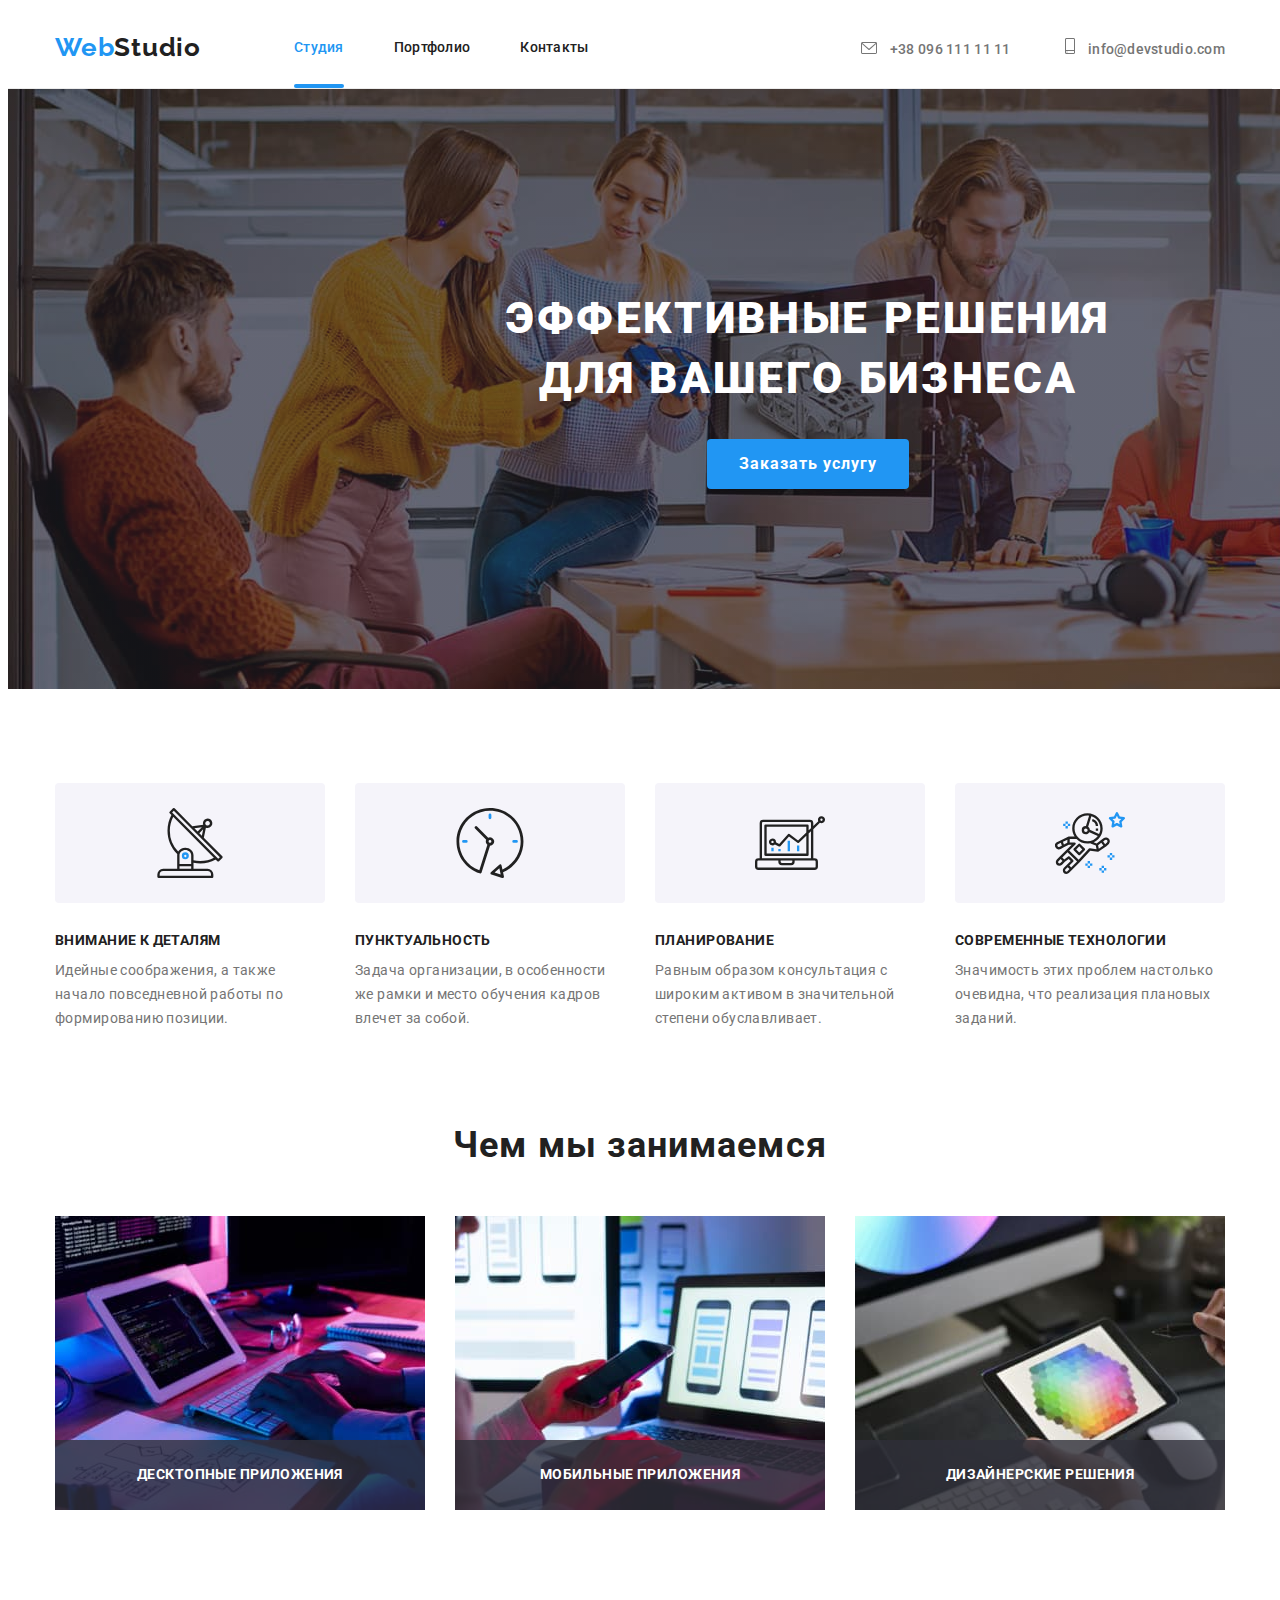
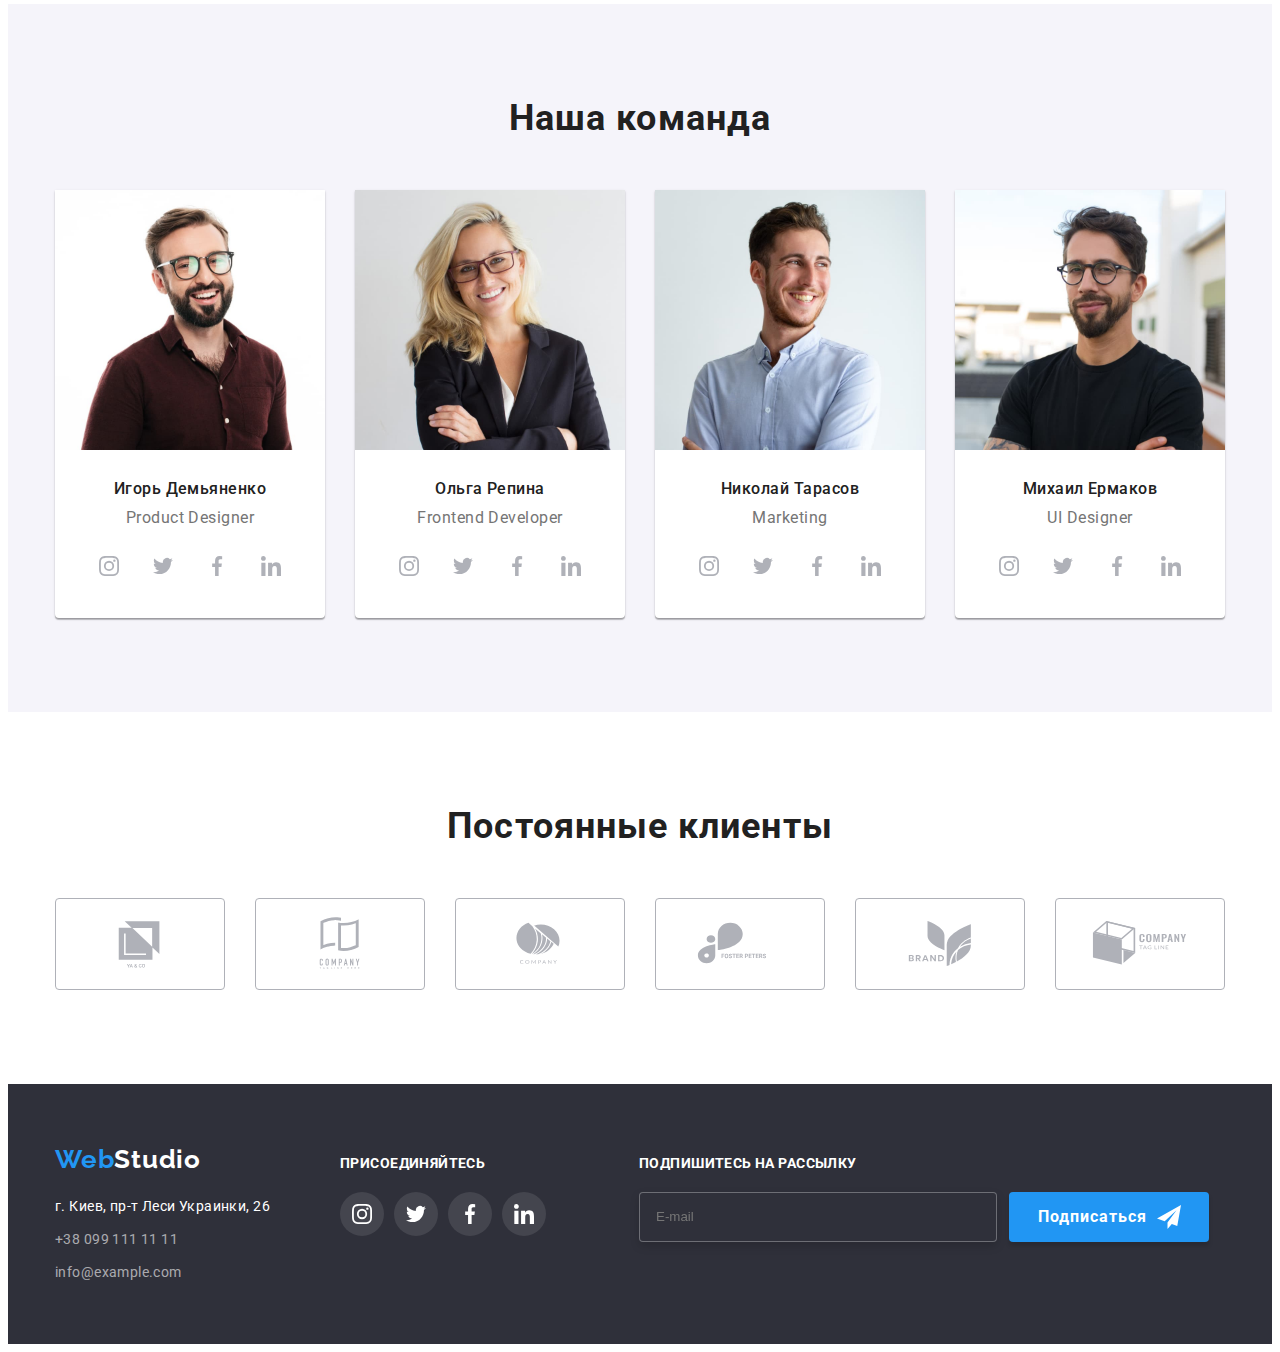
==== index.html @ 3eb4403d "live sass compiler" ====
<!DOCTYPE html>
<html lang="ru">
  <head>
    <meta charset="UTF-8" />
    <meta name="viewport" content="width=device-width, initial-scale=1.0" />
    <title>Студия</title>
    <link rel="preconnect" href="https://fonts.googleapis.com" />
    <link rel="preconnect" href="https://fonts.gstatic.com" crossorigin />
    <link
      href="https://fonts.googleapis.com/css2?family=Raleway:wght@700&family=Roboto:wght@400;500;700;900&display=swap"
      rel="stylesheet"
    />
    <link
      rel="stylesheet"
      href="https://cdnjs.cloudflare.com/ajax/libs/modern-normalize/1.1.0/modern-normalize.min.css"
      integrity="sha512-wpPYUAdjBVSE4KJnH1VR1HeZfpl1ub8YT/NKx4PuQ5NmX2tKuGu6U/JRp5y+Y8XG2tV+wKQpNHVUX03MfMFn9Q=="
      crossorigin="anonymous"
      referrerpolicy="no-referrer"
    />

    <link rel="stylesheet" href="./css/styles.css" />
  </head>

  <body>
    <header class="header">
      <div class="container header-nav">
        <a class="logo" href="./index.html"><span class="logo-span">Web</span>Studio</a>

        <nav class="navigation">
          <ul class="nav-list list">
            <li class="nav-item"><a class="nav-link action-link" href="./index.html">Студия</a></li>
            <li class="nav-item"><a class="nav-link" href="./portfolio.html">Портфолио</a></li>
            <li class="nav-item"><a class="nav-link" href="">Контакты</a></li>
          </ul>
        </nav>

        <div class="contact">
          <a class="contact-link" href="tel:+380961111111">
            <svg class="icon-contact" width="16" height="12">
              <use href="./images/icons.svg#icon-envelope"></use>
            </svg>
            +38 096 111 11 11</a
          >

          <a class="contact-link" href="mailto:info@devstudio.com">
            <svg class="icon-contact" width="10" height="16">
              <use href="./images/icons.svg#icon-smartphone"></use>
            </svg>
            info@devstudio.com</a
          >
        </div>
      </div>
    </header>

    <main>
      <section class="hero">
        <div class="container">
          <h1 class="hero-title">Эффективные решения для вашего бизнеса</h1>
          <button data-modal-open type="button" class="btn-order">Заказать услугу</button>
        </div>
      </section>

      <section class="section">
        <div class="container">
          <ul class="list feature-list">
            <li>
              <div class="feature-icon-box">
                <svg width="70" height="70">
                  <use href="./images/icons.svg#icon-antenna"></use>
                </svg>
              </div>
              <h3 class="feature-title">Внимание к деталям</h3>
              <p class="feature-text">
                Идейные соображения, а также начало повседневной работы по формированию позиции.
              </p>
            </li>

            <li>
              <div class="feature-icon-box">
                <svg width="70" height="70">
                  <use href="./images/icons.svg#icon-clock"></use>
                </svg>
              </div>
              <h3 class="feature-title">Пунктуальность</h3>
              <p class="feature-text">
                Задача организации, в особенности же рамки и место обучения кадров влечет за собой.
              </p>
            </li>
            <li>
              <div class="feature-icon-box">
                <svg width="70" height="70">
                  <use href="./images/icons.svg#icon-diagram"></use>
                </svg>
              </div>
              <h3 class="feature-title">Планирование</h3>
              <p class="feature-text">
                Равным образом консультация с широким активом в значительной степени обуславливает.
              </p>
            </li>
            <li>
              <div class="feature-icon-box">
                <svg width="70" height="70">
                  <use href="./images/icons.svg#icon-astronaut"></use>
                </svg>
              </div>
              <h3 class="feature-title">Современные технологии</h3>
              <p class="feature-text">
                Значимость этих проблем настолько очевидна, что реализация плановых заданий.
              </p>
            </li>
          </ul>
        </div>
      </section>

      <section class="section section-no-padding">
        <div class="container">
          <h2 class="about-us-title">Чем мы занимаемся</h2>
          <ul class="list about-us-list">
            <li class="about-us-item">
              <a href=""
                ><img
                  src="./images/box1.jpg"
                  width="370"
                  height="294"
                  alt="направление деятельности 1"
              /></a>

              <h3 class="about-us-overlay">Десктопные приложения</h3>
            </li>
            <li class="about-us-item">
              <a href=""
                ><img
                  src="./images/box2.jpg"
                  width="370"
                  height="294"
                  alt="направление деятельности 2"
              /></a>
              <h3 class="about-us-overlay">Мобильные приложения</h3>
            </li>
            <li class="about-us-item">
              <a href=""
                ><img
                  src="./images/box3.jpg"
                  width="370"
                  height="294"
                  alt="направление деятельности 3"
              /></a>
              <h3 class="about-us-overlay">Дизайнерские решения</h3>
            </li>
          </ul>
        </div>
      </section>

      <section class="section team">
        <div class="container">
          <h2 class="team-title">Наша команда</h2>
          <ul class="list team-list">
            <li class="card-item">
              <img src="./images/igor.jpg" width="270" height="260" alt="Игорь Демьяненко" />

              <div class="card-content">
                <h3 class="staff-title">Игорь Демьяненко</h3>
                <p class="staff-text" lang="en">Product Designer</p>

                <ul class="list staff-social-list">
                  <li class="staff-social-item">
                    <a href="" class="staff-social-link">
                      <svg class="staff-social-icon" width="20" height="20">
                        <use href="./images/icons.svg#icon-instagram-card"></use>
                      </svg>
                    </a>
                  </li>
                  <li class="staff-social-item">
                    <a href="" class="staff-social-link">
                      <svg class="staff-social-icon" width="20" height="20">
                        <use href="./images/icons.svg#icon-twitter-card"></use>
                      </svg>
                    </a>
                  </li>
                  <li class="staff-social-item">
                    <a href="" class="staff-social-link">
                      <svg class="staff-social-icon" width="20" height="20">
                        <use href="./images/icons.svg#icon-facebook-card"></use>
                      </svg>
                    </a>
                  </li>
                  <li class="staff-social-item">
                    <a href="" class="staff-social-link">
                      <svg class="staff-social-icon" width="20" height="20">
                        <use href="./images/icons.svg#icon-linkedin-card"></use>
                      </svg>
                    </a>
                  </li>
                </ul>
              </div>
            </li>
            <li class="card-item">
              <img src="./images/olga.jpg" width="270" height="260" alt="Ольга Репина" />

              <div class="card-content">
                <h3 class="staff-title">Ольга Репина</h3>
                <p class="staff-text" lang="en">Frontend Developer</p>

                <ul class="list staff-social-list">
                  <li class="staff-social-item">
                    <a href="" class="staff-social-link">
                      <svg class="staff-social-icon" width="20" height="20">
                        <use href="./images/icons.svg#icon-instagram-card"></use>
                      </svg>
                    </a>
                  </li>
                  <li class="staff-social-item">
                    <a href="" class="staff-social-link">
                      <svg class="staff-social-icon" width="20" height="20">
                        <use href="./images/icons.svg#icon-twitter-card"></use>
                      </svg>
                    </a>
                  </li>
                  <li class="staff-social-item">
                    <a href="" class="staff-social-link">
                      <svg class="staff-social-icon" width="20" height="20">
                        <use href="./images/icons.svg#icon-facebook-card"></use>
                      </svg>
                    </a>
                  </li>
                  <li class="staff-social-item">
                    <a href="" class="staff-social-link">
                      <svg class="staff-social-icon" width="20" height="20">
                        <use href="./images/icons.svg#icon-linkedin-card"></use>
                      </svg>
                    </a>
                  </li>
                </ul>
              </div>
            </li>
            <li class="card-item">
              <img src="./images/nikolay.jpg" width="270" height="260" alt="Николай Тарасов" />

              <div class="card-content">
                <h3 class="staff-title">Николай Тарасов</h3>
                <p class="staff-text" lang="en">Marketing</p>

                <ul class="list staff-social-list">
                  <li class="staff-social-item">
                    <a href="" class="staff-social-link">
                      <svg class="staff-social-icon" width="20" height="20">
                        <use href="./images/icons.svg#icon-instagram-card"></use>
                      </svg>
                    </a>
                  </li>
                  <li class="staff-social-item">
                    <a href="" class="staff-social-link">
                      <svg class="staff-social-icon" width="20" height="20">
                        <use href="./images/icons.svg#icon-twitter-card"></use>
                      </svg>
                    </a>
                  </li>
                  <li class="staff-social-item">
                    <a href="" class="staff-social-link">
                      <svg class="staff-social-icon" width="20" height="20">
                        <use href="./images/icons.svg#icon-facebook-card"></use>
                      </svg>
                    </a>
                  </li>
                  <li class="staff-social-item">
                    <a href="" class="staff-social-link">
                      <svg class="staff-social-icon" width="20" height="20">
                        <use href="./images/icons.svg#icon-linkedin-card"></use>
                      </svg>
                    </a>
                  </li>
                </ul>
              </div>
            </li>
            <li class="card-item">
              <img src="./images/mihail.jpg" width="270" height="260" alt="Михаил Ермаков" />

              <div class="card-content">
                <h3 class="staff-title">Михаил Ермаков</h3>
                <p class="staff-text" lang="en">UI Designer</p>

                <ul class="list staff-social-list">
                  <li class="staff-social-item">
                    <a href="" class="staff-social-link">
                      <svg class="staff-social-icon" width="20" height="20">
                        <use href="./images/icons.svg#icon-instagram-card"></use>
                      </svg>
                    </a>
                  </li>
                  <li class="staff-social-item">
                    <a href="" class="staff-social-link">
                      <svg class="staff-social-icon" width="20" height="20">
                        <use href="./images/icons.svg#icon-twitter-card"></use>
                      </svg>
                    </a>
                  </li>
                  <li class="staff-social-item">
                    <a href="" class="staff-social-link">
                      <svg class="staff-social-icon" width="20" height="20">
                        <use href="./images/icons.svg#icon-facebook-card"></use>
                      </svg>
                    </a>
                  </li>
                  <li class="staff-social-item">
                    <a href="" class="staff-social-link">
                      <svg class="staff-social-icon" width="20" height="20">
                        <use href="./images/icons.svg#icon-linkedin-card"></use>
                      </svg>
                    </a>
                  </li>
                </ul>
              </div>
            </li>
          </ul>
        </div>
      </section>

      <section class="section">
        <div class="container">
          <h2 class="clients-title">Постоянные клиенты</h2>
          <ul class="list clients-list">
            <li class="clients-item">
              <a href="" class="clients-link">
                <svg class="clients-icon" width="106" height="60">
                  <use href="./images/icons.svg#icon-client1"></use>
                </svg>
              </a>
            </li>
            <li class="clients-item">
              <a href="" class="clients-link">
                <svg class="clients-icon" width="106" height="60">
                  <use href="./images/icons.svg#icon-client2"></use>
                </svg>
              </a>
            </li>
            <li class="clients-item">
              <a href="" class="clients-link">
                <svg class="clients-icon" width="106" height="60">
                  <use href="./images/icons.svg#icon-client3"></use>
                </svg>
              </a>
            </li>
            <li class="clients-item">
              <a href="" class="clients-link">
                <svg class="clients-icon" width="106" height="60">
                  <use href="./images/icons.svg#icon-client4"></use>
                </svg>
              </a>
            </li>
            <li class="clients-item">
              <a href="" class="clients-link">
                <svg class="clients-icon" width="106" height="60">
                  <use href="./images/icons.svg#icon-client5"></use>
                </svg>
              </a>
            </li>
            <li class="clients-item">
              <a href="" class="clients-link">
                <svg class="clients-icon" width="106" height="60">
                  <use href="./images/icons.svg#icon-client6"></use>
                </svg>
              </a>
            </li>
          </ul>
        </div>
      </section>

      <div data-modal class="backdrop is-hidden">
        <div class="modal">
          <button data-modal-close type="button" class="btn-modal">
            <svg class="modal-icon">
              <use href="./images/icons.svg#icon-close"></use>
            </svg>
          </button>
          <form class="form" action="">
            <p class="form-header">Оставьте свои данные, мы вам перезвоним</p>

            <div class="form-field">
              <label class="form-label" for="name">Имя</label>

              <div class="form-icon-position">
                <input class="form-input" type="text" name="name" id="name" autofocus />
                <svg class="form-icon icon-name">
                  <use href="./images/icons.svg#icon-name"></use>
                </svg>
              </div>
            </div>

            <div class="form-field">
              <label class="form-label" for="tel">Телефон</label>
              <div class="form-icon-position">
                <input class="form-input" type="tel" name="tel" id="tel" />
                <svg class="form-icon icon-tel">
                  <use href="./images/icons.svg#icon-tel"></use>
                </svg>
              </div>
            </div>

            <div class="form-field">
              <label class="form-label" for="email">Почта</label>
              <div class="form-icon-position">
                <input class="form-input" type="email" name="email" id="email" />
                <svg class="form-icon icon-email">
                  <use href="./images/icons.svg#icon-email"></use>
                </svg>
              </div>
            </div>

            <div class="form-field">
              <label class="form-label" for="comment">Комментарий</label>
              <textarea
                class="form-textarea"
                name="comment"
                id="comment"
                placeholder="Введите текст"
              ></textarea>
            </div>

            <div class="form-field">
              <input class="form-input-policy" type="checkbox" name="policy" id="policy" required />

              <label class="form-label-policy" for="policy"
                >Соглашаюсь с рассылкой и принимаю
                <a class="form-policy-link" href="">Условия договора</a></label
              >
            </div>

            <button type="submit" class="form-bnt-submit">Отправить</button>
          </form>
        </div>
      </div>
    </main>

    <footer class="footer">
      <div class="container footer-wrap">
        <div class="footer-contact-block">
          <a class="footer-logo" href="./index.html"><span class="logo-span">Web</span>Studio</a>
          <address>
            <a
              class="footer-contact-link footer-address-link"
              href="https://goo.gl/maps/iWSiA93wagULa9Wx8"
              >г. Киев, пр-т Леси Украинки, 26</a
            ><br />
            <a class="footer-contact-link" href="tel:+380991111111">+38 099 111 11 11</a><br />
            <a class="footer-contact-link" href="mailto:info@example.com">info@example.com</a>
          </address>
        </div>

        <div class="footer-social-wrap">
          <p class="join-social">присоединяйтесь</p>
          <ul class="list footer-social-list">
            <li class="footer-social-item">
              <a href="" class="footer-social-link">
                <svg class="footer-social-icon" width="20" height="20">
                  <use href="./images/icons.svg#icon-instagram-footer"></use>
                </svg>
              </a>
            </li>
            <li class="footer-social-item">
              <a href="" class="footer-social-link">
                <svg class="footer-social-icon" width="20" height="20">
                  <use href="./images/icons.svg#icon-twitter-footer"></use>
                </svg>
              </a>
            </li>
            <li class="footer-social-item">
              <a href="" class="footer-social-link">
                <svg class="footer-social-icon" width="20" height="20">
                  <use href="./images/icons.svg#icon-facebook-footer"></use>
                </svg>
              </a>
            </li>
            <li class="footer-social-item">
              <a href="" class="footer-social-link">
                <svg class="footer-social-icon" width="20" height="20">
                  <use href="./images/icons.svg#icon-linkedin-footer"></use>
                </svg>
              </a>
            </li>
          </ul>
        </div>

        <div class="footer-form-wrap">
          <p class="join-social">Подпишитесь на рассылку</p>
          <form class="footer-form-email" action="">
            <input class="footer-form-input" type="email" name="email-list" placeholder="E-mail" />
            <button type="submit" class="foooter-form-bnt">
              Подписаться
              <svg class="footer-form-icon" width="24" height="24">
                <use href="./images/icons.svg#icon-send"></use>
              </svg>
            </button>
          </form>
        </div>
      </div>
    </footer>

    <script src="./js/modal.js"></script>
  </body>
</html>
---- css/styles.css ----
:root {
  --accent-color: #2196f3;
  --main-color: #757575;
  --dark-color: #212121;
  --white-color: #fff;
  --hero-footer-color: #2f303a;
  --project-border-color: #eeeeee;
  --grey-bg-color: #f5f4fa;
  --header-border: #ececec;
  --btn-order-bg: #188ce8;
  --icon-color: #afb1b8;
}

*,
*::before,
*::after {
  box-sizing: border-box;
}

body {
  font-family: 'Roboto', sans-serif;
  font-style: normal;
  background-color: var(--white-color);
  color: var(--main-color);
}

h1,
h2,
h3,
h4,
h5,
h6,
p,
ul {
  margin: 0;
  padding: 0;
}

img {
  display: block;
  max-width: 100%;
}

.list {
  list-style: none;
}

.header {
  border-bottom: 1px solid var(--header-border);
}

.container {
  width: 1200px;
  margin-left: auto;
  margin-right: auto;
  padding-left: 15px;
  padding-right: 15px;
}

.header-nav {
  display: flex;
  align-items: center;
}

.nav-list {
  display: flex;
}

.nav-item + .nav-item {
  margin-left: 50px;
}

.logo {
  margin-right: 93px;
  padding-top: 24px;
  padding-bottom: 25px;
  color: var(--dark-color);
  font-family: 'Raleway';
  font-weight: 700;
  font-size: 26px;
  line-height: 1.19;
  letter-spacing: 0.03em;
  text-decoration: none;
}

.logo-span {
  color: var(--accent-color);
}

.nav-link {
  display: block;
  padding-top: 32px;
  padding-bottom: 32px;

  color: var(--dark-color);
  font-weight: 500;
  font-size: 14px;
  line-height: 1.14;
  letter-spacing: 0.02em;
  text-decoration: none;
  transition: color 250ms cubic-bezier(0.4, 0, 0.2, 1);
}

.contact-link {
  font-weight: 500;
  font-size: 14px;
  line-height: 1.14;
  letter-spacing: 0.02em;
  color: var(--main-color);
  text-decoration: none;
  transition: color 250ms cubic-bezier(0.4, 0, 0.2, 1);
}

.contact-link + .contact-link {
  margin-left: 50px;
}

.nav-link.action-link {
  color: var(--accent-color);
  position: relative;
}

.nav-link.action-link::after {
  content: '';
  position: absolute;
  left: 0;
  bottom: 0;
  display: block;
  background-color: var(--accent-color);
  height: 4px;
  border-radius: 2px;
  width: 100%;
}

.nav-link:hover,
.nav-link:focus,
.contact-link:hover,
.contact-link:focus {
  color: var(--accent-color);
  text-decoration: none;
}

.contact {
  margin-left: auto;
}

.icon-contact {
  margin-right: 10px;
  fill: currentColor;
}

.section {
  padding-top: 94px;
  padding-bottom: 94px;
}

.section-no-padding {
  padding-top: 0;
}

.hero {
  background-image: linear-gradient(rgba(47, 48, 58, 0.4), rgba(47, 48, 58, 0.4)),
    url(../images/hero-bg.jpg);
  text-align: center;
  padding-top: 200px;
  padding-bottom: 200px;
  background-size: cover;
  min-width: 1600px;
  height: 600px;
  margin-left: auto;
  margin-right: auto;
}

.hero-title {
  margin-bottom: 30px;
  margin-left: auto;
  margin-right: auto;
  width: 696px;
  font-weight: 900;
  font-size: 44px;
  line-height: 1.36;
  text-align: center;
  letter-spacing: 0.06em;
  text-transform: uppercase;
  color: var(--white-color);
}

.btn-order {
  padding: 10px 32px;
  font-family: 'Roboto';
  font-style: normal;
  font-weight: 700;
  font-size: 16px;
  line-height: 1.87;
  text-align: center;
  letter-spacing: 0.06em;
  color: var(--white-color);
  background: var(--accent-color);
  box-shadow: 0px 4px 4px rgba(0, 0, 0, 0.15);
  border-radius: 4px;
  cursor: pointer;
  border: 0px;
  transition: background-color 250ms cubic-bezier(0.4, 0, 0.2, 1);
}

.btn-order:hover,
.btn-order:focus {
  background-color: var(--btn-order-bg);
}

.feature-list {
  display: flex;
}

.feature-list li {
  width: 270px;
}

.feature-list li:not(:last-child) {
  margin-right: 30px;
}

.feature-icon-box {
  margin-bottom: 30px;
  background-color: var(--grey-bg-color);
  display: flex;
  justify-content: center;
  align-items: center;
  width: 270px;
  height: 120px;
  border-radius: 4px;
}

.feature-title {
  margin-bottom: 10px;
  font-weight: 700;
  font-size: 14px;
  line-height: 1.14;
  letter-spacing: 0.03em;
  text-transform: uppercase;
  color: var(--dark-color);
}

.feature-text {
  font-weight: 400;
  font-size: 14px;
  line-height: 1.71;
  letter-spacing: 0.03em;
  color: var(--main-color);
}

.about-us-list {
  display: flex;
}

.about-us-list li:not(:last-child) {
  margin-right: 30px;
}

.about-us-title {
  margin-bottom: 50px;
  font-weight: 700;
  font-size: 36px;
  line-height: 1.16;
  text-align: center;
  letter-spacing: 0.03em;
  color: var(--dark-color);
}

.about-us-item {
  position: relative;
}

.about-us-overlay {
  position: absolute;
  margin: 0;
  padding-top: 27px;
  padding-bottom: 27px;
  width: 100%;
  height: 70px;
  bottom: 0;
  opacity: 1;
  font-weight: 700;
  font-size: 14px;
  line-height: 1.14;
  text-align: center;
  letter-spacing: 0.03em;
  text-transform: uppercase;
  background-color: rgba(47, 48, 58, 0.8);
  color: var(--white-color);
}

.team {
  background-color: var(--grey-bg-color);
}

.team-list {
  display: flex;
  margin-left: -30px;
}

.team-title {
  margin-bottom: 50px;

  font-weight: 700;
  font-size: 36px;
  line-height: 1.16;
  text-align: center;
  letter-spacing: 0.03em;
  color: var(--dark-color);
}

.card-item {
  flex-basis: calc(100% / 4 - 30px);
  margin-left: 30px;
  background: var(--white-color);
  box-shadow: 0px 1px 3px rgba(0, 0, 0, 0.12), 0px 1px 1px rgba(0, 0, 0, 0.14),
    0px 2px 1px rgba(0, 0, 0, 0.2);
  border-radius: 0px 0px 4px 4px;
}

.card-content {
  padding-top: 30px;
  padding-bottom: 30px;
}

.staff-title {
  margin-bottom: 10px;

  font-weight: 500;
  font-size: 16px;
  line-height: 1.18;
  text-align: center;
  letter-spacing: 0.03em;
  color: var(--dark-color);
}

.staff-text {
  margin-bottom: 16px;
  font-weight: 400;
  font-size: 16px;
  line-height: 1.18;
  text-align: center;
  letter-spacing: 0.03em;
  color: var(--main-color);
}

.staff-social-list {
  display: flex;
  align-items: center;
  justify-content: center;
}

.staff-social-list li:not(:last-child) {
  margin-right: 10px;
}

.staff-social-link {
  display: flex;
  align-items: center;
  justify-content: center;
  width: 44px;
  height: 44px;
  cursor: pointer;
  border-radius: 50%;
  color: var(--icon-color);
  transition: background-color 250ms cubic-bezier(0.4, 0, 0.2, 1),
    color 250ms cubic-bezier(0.4, 0, 0.2, 1);
}

.staff-social-link:hover,
.staff-social-link:focus {
  color: var(--white-color);
  background-color: var(--accent-color);
}

.staff-social-icon {
  fill: currentColor;
}

.clients-title {
  margin-bottom: 50px;

  font-weight: 700;
  font-size: 36px;
  line-height: 1.16;
  text-align: center;
  letter-spacing: 0.03em;
  color: var(--dark-color);
}

.clients-list {
  display: flex;
  align-items: center;
  justify-content: center;
}

.clients-list li:not(:last-child) {
  margin-right: 30px;
}

.clients-link {
  width: 170px;
  height: 92px;
  display: flex;
  justify-content: center;
  align-items: center;
  border: 1px solid var(--icon-color);
  border-radius: 4px;
  color: var(--icon-color);
  transition: color 250ms cubic-bezier(0.4, 0, 0.2, 1), border 250ms cubic-bezier(0.4, 0, 0.2, 1);
}

.clients-link:hover,
.clients-link:focus {
  color: var(--accent-color);
  border: 1px solid var(--accent-color);
}

.clients-icon {
  fill: currentColor;
}

/* portfolio  */

.btn-filter {
  font-family: 'Roboto';
  font-style: normal;
  font-weight: 500;
  font-size: 16px;
  line-height: 1.6;
  text-align: center;
  letter-spacing: 0.03em;
  color: var(--dark-color);
  background-color: var(--grey-bg-color);
  cursor: pointer;
  border-radius: 4px;
  border: 0;
  padding: 6px 22px;
  transition: background-color 250ms cubic-bezier(0.4, 0, 0.2, 1),
    color 250ms cubic-bezier(0.4, 0, 0.2, 1), box-shadow 250ms cubic-bezier(0.4, 0, 0.2, 1);
}

.btn-filter:hover,
.btn-filter:focus {
  color: var(--white-color);
  background-color: var(--accent-color);
  box-shadow: 0px 3px 1px rgba(0, 0, 0, 0.1), 0px 1px 2px rgba(0, 0, 0, 0.08),
    0px 2px 2px rgba(0, 0, 0, 0.12);
}

.list-filter {
  display: flex;
  margin-bottom: 50px;
  justify-content: center;
}

.list-filter li:not(:last-child) {
  margin-right: 8px;
}

.project-list {
  display: flex;
  flex-wrap: wrap;
}

.project-item {
  position: relative;
  flex-basis: calc((100% - 60px) / 3);
  margin-right: 30px;
  margin-bottom: 30px;
  background-color: var(--white-color);
  transition: box-shadow 250ms cubic-bezier(0.4, 0, 0.2, 1);
}

.pr-card {
  padding: 20px 24px;
  border: 1px solid var(--project-border-color);
}

.project-item:nth-child(3n) {
  margin-right: 0px;
}

.project-item:nth-last-child(-n + 3) {
  margin-bottom: 0px;
}

.project-title {
  margin-bottom: 4px;

  font-weight: 700;
  font-size: 18px;
  line-height: 2;
  letter-spacing: 0.06em;
  color: var(--dark-color);
}

.project-link {
  text-decoration: none;
}

.project-item:hover,
.project-item:focus {
  text-decoration: none;
  box-shadow: 0px 1px 1px rgba(0, 0, 0, 0.12), 0px 4px 4px rgba(0, 0, 0, 0.06),
    1px 4px 6px rgba(0, 0, 0, 0.16);
}

.project-type {
  font-weight: 400;
  font-size: 16px;
  line-height: 1.87;
  letter-spacing: 0.03em;
  color: var(--main-color);
}

.card-overlay {
  position: relative;
  overflow: hidden;
}

.overlay-text {
  position: absolute;
  top: 0;
  margin: 0;
  padding: 63px 24px;
  font-weight: 400;
  font-size: 18px;
  line-height: 1.55;
  letter-spacing: 0.03em;
  width: 100%;
  height: 294px;
  opacity: 0;
  color: var(--white-color);
  background: rgba(33, 150, 243, 0.9);
  transform: translateY(100%);
  transition: opacity 250ms cubic-bezier(0.4, 0, 0.2, 1),
    transform 250ms cubic-bezier(0.4, 0, 0.2, 1);
}

.project-item:hover .overlay-text {
  opacity: 1;
  transform: translateY(0);
}

/* end portfolio  */

/* modal start */

.backdrop {
  position: fixed;
  top: 0;
  left: 0;
  width: 100%;
  height: 100%;
  background-color: rgba(0, 0, 0, 0.2);
  opacity: 1;
  transition: opacity 250ms cubic-bezier(0.4, 0, 0.2, 1);
}

.backdrop.is-hidden {
  opacity: 0;
  pointer-events: none;
}

.modal {
  width: 528px;
  min-height: 581px;

  display: block;
  position: absolute;
  top: 50%;
  left: 50%;
  transform: translate(-50%, -50%) scale(0.9);
  transition: transform 250ms cubic-bezier(0.4, 0, 0.2, 1);

  background-color: var(--white-color);
  box-shadow: 0px 1px 3px rgba(0, 0, 0, 0.12), 0px 1px 1px rgba(0, 0, 0, 0.14),
    0px 2px 1px rgba(0, 0, 0, 0.2);
  border-radius: 4px;
}

.backdrop.is-hidden .modal {
  transform: translate(-50%, -50%) scale(1);
}

.btn-modal {
  display: flex;
  align-items: center;
  justify-content: center;
  margin-top: 8px;
  margin-left: auto;
  margin-right: 8px;
  padding: 0;
  width: 30px;
  height: 30px;
  background-color: var(--white-color);
  border: 1px solid rgba(0, 0, 0, 0.1);
  border-radius: 50%;
  transition: color 250ms cubic-bezier(0.4, 0, 0.2, 1);
}

.btn-modal:hover,
.btn-modal:focus {
  color: var(--accent-color);
}

.modal-icon {
  fill: currentColor;
  width: 11px;
  height: 11px;
}

.form {
  position: relative;
  padding: 0px 40px 40px 40px;
}

.form-header {
  margin-bottom: 12px;
  font-family: 'Roboto';
  font-style: normal;
  font-weight: 700;
  font-size: 20px;
  line-height: 1.15;
  text-align: center;
  letter-spacing: 0.03em;
  color: var(--dark-color);
}

.form-field {
  display: flex;
  flex-direction: column;
}

.form-input {
  padding-left: 42px;
  width: 448px;
  height: 40px;
  border: 1px solid rgba(33, 33, 33, 0.2);
  border-radius: 4px;
  margin-top: 4px;
  margin-bottom: 10px;
  transition: border 250ms cubic-bezier(0.4, 0, 0.2, 1);
}

.form-input:hover,
.form-input:focus,
.form-textarea:hover,
.form-textarea:focus {
  outline: 0;
  border: 1px solid var(--accent-color);
}

.form-input input::placeholder {
  font-family: 'Roboto';
  font-style: normal;
  font-weight: 400;
  font-size: 14px;
  line-height: 1.14;
  letter-spacing: 0.01em;

  color: rgba(117, 117, 117, 0.5);
}

.form-icon-position {
  position: relative;
  transition: color 250ms cubic-bezier(0.4, 0, 0.2, 1);
}

.form-icon-position:hover,
.form-icon-position:focus {
  color: var(--accent-color);
}

.form-icon {
  left: 0;
  top: 0;
  position: absolute;
  margin: 11px 12px;
  padding: 3px;
  fill: currentColor;
}

.icon-name {
  width: 26px;
  height: 26px;
  fill: var(--dark-color);
}

.icon-tel {
  width: 27px;
  height: 27px;
  fill: var(--dark-color);
}

.icon-email {
  width: 30px;
  height: 26px;
  fill: var(--dark-color);
}

.form-label {
  font-family: 'Roboto';
  font-style: normal;
  font-weight: 400;
  font-size: 12px;
  line-height: 1.16;
  letter-spacing: 0.01em;
  color: var(--main-color);
}

.form-input-policy {
  -webkit-appearance: none;
  -moz-appearance: none;
  appearance: none;
}

.form-label-policy {
  display: inline-flex;
  align-items: center;
  justify-content: center;

  margin-bottom: 30px;
  font-family: 'Roboto';
  font-style: normal;
  font-weight: 400;
  font-size: 14px;
  line-height: 1.71;
  letter-spacing: 0.03em;
  color: var(--main-color);
}

.form-label-policy::before {
  content: '';
  width: 16px;
  height: 15px;
  margin-right: 7px;
  border: 2px solid var(--dark-color);
  border-radius: 1px;
}

.form-input-policy:checked + .form-label-policy::before {
  background-image: url(../images/icon-check.svg);
  background-size: contain;
  background-origin: border-box;
  border-color: var(--accent-color);
  background-color: var(--accent-color);

  transition: background-color 250ms var(--timing-function),
    border-color 250ms var(--timing-function);
}

.form-policy-link {
  color: var(--accent-color);
  text-decoration: underline;
  display: inline-block;
  margin-left: 4px;
}

.form-textarea {
  width: 448px;
  min-height: 120px;
  margin-top: 4px;
  margin-bottom: 20px;
  padding: 12px 16px;
  border: 1px solid rgba(33, 33, 33, 0.2);
  border-radius: 4px;
  resize: none;
  transition: border 250ms cubic-bezier(0.4, 0, 0.2, 1);
}

.form-bnt-submit {
  padding-top: 10px;
  padding-bottom: 10px;
  padding-left: 56px;
  padding-right: 55px;
  font-family: 'Roboto';
  font-style: normal;
  font-weight: 700;
  font-size: 16px;
  line-height: 1.87;
  letter-spacing: 0.06em;
  text-align: center;
  margin-left: auto;
  margin-right: auto;
  display: block;
  color: var(--white-color);
  background-color: var(--accent-color);
  box-shadow: 0px 4px 4px rgba(0, 0, 0, 0.15);
  border-radius: 4px;
  cursor: pointer;
  border: 0px;
  transition: background-color 250ms cubic-bezier(0.4, 0, 0.2, 1);
}

.form-bnt-submit:hover,
.form-bnt-submit:focus {
  background-color: var(--btn-order-bg);
}

/* modal end */

/* footer start */
.footer {
  background-color: var(--hero-footer-color);
  padding-top: 60px;
  padding-bottom: 60px;
}

.footer-logo {
  display: inline-block;
  margin-bottom: 20px;
  font-family: 'Raleway';
  font-weight: 700;
  text-decoration: none;
  font-size: 26px;
  line-height: 1.19;
  letter-spacing: 0.03em;
  color: var(--white-color);
}

.footer-contact-link {
  display: inline-block;
  font-weight: 400;
  font-style: normal;
  text-decoration: none;
  font-size: 14px;
  line-height: 1.71;
  letter-spacing: 0.03em;
  color: rgba(255, 255, 255, 0.6);
  transition: color 250ms cubic-bezier(0.4, 0, 0.2, 1);
}

.footer-contact-link:not(:last-child) {
  margin-bottom: 9px;
}

.footer-address-link {
  color: var(--white-color);
  font-style: normal;
}

.footer-contact-link:hover,
.footer-contact-link:focus {
  color: var(--accent-color);
  text-decoration: none;
}

.footer-wrap {
  display: flex;
  align-items: baseline;
}
.footer-contact-block {
  margin-right: 70px;
}

.footer-social-wrap {
  margin-right: 93px;
}

.join-social {
  margin-bottom: 20px;
  font-weight: 700;
  font-style: normal;
  font-size: 14px;
  line-height: 1.14;
  letter-spacing: 0.03em;
  text-transform: uppercase;
  color: var(--white-color);
}

.footer-social-list {
  display: flex;
}

.footer-social-list li:not(:last-child) {
  margin-right: 10px;
}

.footer-social-link {
  display: flex;
  align-items: center;
  justify-content: center;
  width: 44px;
  height: 44px;
  color: var(--white-color);
  background-color: rgba(255, 255, 255, 0.1);
  border-radius: 50%;
  cursor: pointer;
  transition: background-color 250ms cubic-bezier(0.4, 0, 0.2, 1);
}

.footer-social-link:hover,
.footer-social-link:focus {
  background-color: var(--accent-color);
}

.footer-social-icon {
  fill: currentColor;
}

.footer-form-email {
  display: flex;
}

.footer-form-input {
  display: inline-block;
  width: 358px;
  height: 50px;
  padding: 15px 16px;
  border: 1px solid rgba(255, 255, 255, 0.3);
  filter: drop-shadow(0px 4px 4px rgba(0, 0, 0, 0.15));
  border-radius: 4px;
  background-color: var(--hero-footer-color);
  color: var(--white-color);
}

.foooter-form-bnt {
  width: 200px;
  height: 50px;
  padding-top: 10px;
  padding-bottom: 10px;
  padding-left: 29px;
  padding-right: 28px;
  margin-left: 12px;
  font-family: 'Roboto';
  font-style: normal;
  font-weight: 700;
  font-size: 16px;
  line-height: 1.87;
  border: 0px;
  display: flex;
  align-items: center;
  text-align: center;
  letter-spacing: 0.06em;

  color: var(--white-color);
  background-color: var(--accent-color);
  box-shadow: 0px 4px 4px rgba(0, 0, 0, 0.15);
  border-radius: 4px;
}

.footer-form-icon {
  margin-top: 13px;
  margin-bottom: 13px;
  margin-left: 10px;
}
/* footer end*/
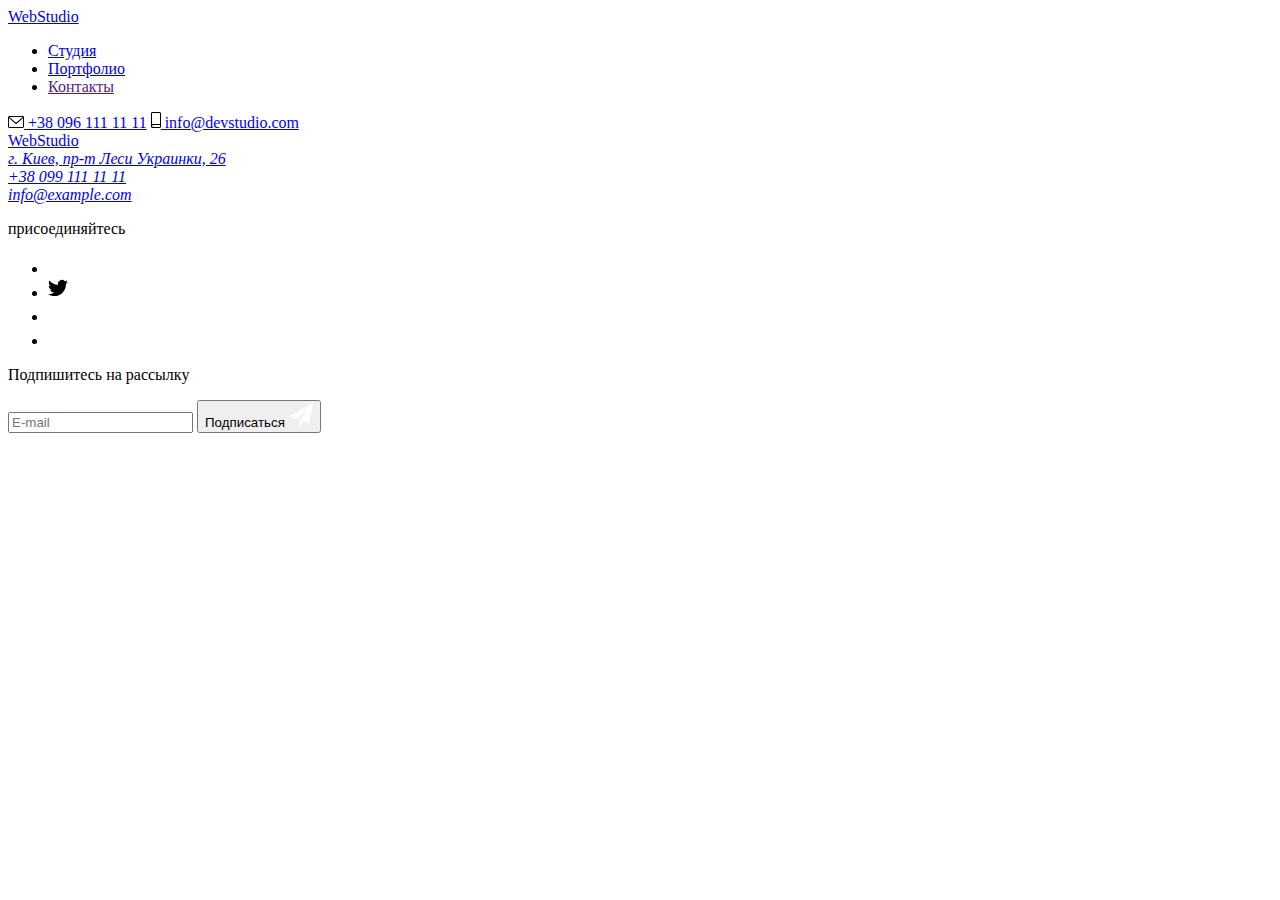
==== commit 3ded7d74: "header" ====
--- a/index.html
+++ b/index.html
@@ -18,32 +18,37 @@
       referrerpolicy="no-referrer"
     />
 
-    <link rel="stylesheet" href="./css/styles.css" />
+    <link rel="stylesheet" href="./css/main.min.css" />
   </head>
-
   <body>
     <header class="header">
       <div class="container header-nav">
-        <a class="logo" href="./index.html"><span class="logo-span">Web</span>Studio</a>
+        <a class="logo header-nav__logo" href="./index.html"
+          ><span class="logo__logo-span">Web</span>Studio</a
+        >
 
-        <nav class="navigation">
-          <ul class="nav-list list">
-            <li class="nav-item"><a class="nav-link action-link" href="./index.html">Студия</a></li>
-            <li class="nav-item"><a class="nav-link" href="./portfolio.html">Портфолио</a></li>
-            <li class="nav-item"><a class="nav-link" href="">Контакты</a></li>
+        <nav>
+          <ul class="navigation list">
+            <li class="navigation__item">
+              <a class="navigation__link navigation__link--action" href="./index.html">Студия</a>
+            </li>
+            <li class="navigation__item">
+              <a class="navigation__link" href="./portfolio.html">Портфолио</a>
+            </li>
+            <li class="navigation__item"><a class="navigation__link" href="">Контакты</a></li>
           </ul>
         </nav>
 
         <div class="contact">
-          <a class="contact-link" href="tel:+380961111111">
-            <svg class="icon-contact" width="16" height="12">
+          <a class="contact__link" href="tel:+380961111111">
+            <svg class="contact__icon" width="16" height="12">
               <use href="./images/icons.svg#icon-envelope"></use>
             </svg>
             +38 096 111 11 11</a
           >
 
-          <a class="contact-link" href="mailto:info@devstudio.com">
-            <svg class="icon-contact" width="10" height="16">
+          <a class="contact__link contact__link--margin" href="mailto:info@devstudio.com">
+            <svg class="contact__icon" width="10" height="16">
               <use href="./images/icons.svg#icon-smartphone"></use>
             </svg>
             info@devstudio.com</a
@@ -51,389 +56,11 @@
         </div>
       </div>
     </header>
-
-    <main>
-      <section class="hero">
-        <div class="container">
-          <h1 class="hero-title">Эффективные решения для вашего бизнеса</h1>
-          <button data-modal-open type="button" class="btn-order">Заказать услугу</button>
-        </div>
-      </section>
-
-      <section class="section">
-        <div class="container">
-          <ul class="list feature-list">
-            <li>
-              <div class="feature-icon-box">
-                <svg width="70" height="70">
-                  <use href="./images/icons.svg#icon-antenna"></use>
-                </svg>
-              </div>
-              <h3 class="feature-title">Внимание к деталям</h3>
-              <p class="feature-text">
-                Идейные соображения, а также начало повседневной работы по формированию позиции.
-              </p>
-            </li>
-
-            <li>
-              <div class="feature-icon-box">
-                <svg width="70" height="70">
-                  <use href="./images/icons.svg#icon-clock"></use>
-                </svg>
-              </div>
-              <h3 class="feature-title">Пунктуальность</h3>
-              <p class="feature-text">
-                Задача организации, в особенности же рамки и место обучения кадров влечет за собой.
-              </p>
-            </li>
-            <li>
-              <div class="feature-icon-box">
-                <svg width="70" height="70">
-                  <use href="./images/icons.svg#icon-diagram"></use>
-                </svg>
-              </div>
-              <h3 class="feature-title">Планирование</h3>
-              <p class="feature-text">
-                Равным образом консультация с широким активом в значительной степени обуславливает.
-              </p>
-            </li>
-            <li>
-              <div class="feature-icon-box">
-                <svg width="70" height="70">
-                  <use href="./images/icons.svg#icon-astronaut"></use>
-                </svg>
-              </div>
-              <h3 class="feature-title">Современные технологии</h3>
-              <p class="feature-text">
-                Значимость этих проблем настолько очевидна, что реализация плановых заданий.
-              </p>
-            </li>
-          </ul>
-        </div>
-      </section>
-
-      <section class="section section-no-padding">
-        <div class="container">
-          <h2 class="about-us-title">Чем мы занимаемся</h2>
-          <ul class="list about-us-list">
-            <li class="about-us-item">
-              <a href=""
-                ><img
-                  src="./images/box1.jpg"
-                  width="370"
-                  height="294"
-                  alt="направление деятельности 1"
-              /></a>
-
-              <h3 class="about-us-overlay">Десктопные приложения</h3>
-            </li>
-            <li class="about-us-item">
-              <a href=""
-                ><img
-                  src="./images/box2.jpg"
-                  width="370"
-                  height="294"
-                  alt="направление деятельности 2"
-              /></a>
-              <h3 class="about-us-overlay">Мобильные приложения</h3>
-            </li>
-            <li class="about-us-item">
-              <a href=""
-                ><img
-                  src="./images/box3.jpg"
-                  width="370"
-                  height="294"
-                  alt="направление деятельности 3"
-              /></a>
-              <h3 class="about-us-overlay">Дизайнерские решения</h3>
-            </li>
-          </ul>
-        </div>
-      </section>
-
-      <section class="section team">
-        <div class="container">
-          <h2 class="team-title">Наша команда</h2>
-          <ul class="list team-list">
-            <li class="card-item">
-              <img src="./images/igor.jpg" width="270" height="260" alt="Игорь Демьяненко" />
-
-              <div class="card-content">
-                <h3 class="staff-title">Игорь Демьяненко</h3>
-                <p class="staff-text" lang="en">Product Designer</p>
-
-                <ul class="list staff-social-list">
-                  <li class="staff-social-item">
-                    <a href="" class="staff-social-link">
-                      <svg class="staff-social-icon" width="20" height="20">
-                        <use href="./images/icons.svg#icon-instagram-card"></use>
-                      </svg>
-                    </a>
-                  </li>
-                  <li class="staff-social-item">
-                    <a href="" class="staff-social-link">
-                      <svg class="staff-social-icon" width="20" height="20">
-                        <use href="./images/icons.svg#icon-twitter-card"></use>
-                      </svg>
-                    </a>
-                  </li>
-                  <li class="staff-social-item">
-                    <a href="" class="staff-social-link">
-                      <svg class="staff-social-icon" width="20" height="20">
-                        <use href="./images/icons.svg#icon-facebook-card"></use>
-                      </svg>
-                    </a>
-                  </li>
-                  <li class="staff-social-item">
-                    <a href="" class="staff-social-link">
-                      <svg class="staff-social-icon" width="20" height="20">
-                        <use href="./images/icons.svg#icon-linkedin-card"></use>
-                      </svg>
-                    </a>
-                  </li>
-                </ul>
-              </div>
-            </li>
-            <li class="card-item">
-              <img src="./images/olga.jpg" width="270" height="260" alt="Ольга Репина" />
-
-              <div class="card-content">
-                <h3 class="staff-title">Ольга Репина</h3>
-                <p class="staff-text" lang="en">Frontend Developer</p>
-
-                <ul class="list staff-social-list">
-                  <li class="staff-social-item">
-                    <a href="" class="staff-social-link">
-                      <svg class="staff-social-icon" width="20" height="20">
-                        <use href="./images/icons.svg#icon-instagram-card"></use>
-                      </svg>
-                    </a>
-                  </li>
-                  <li class="staff-social-item">
-                    <a href="" class="staff-social-link">
-                      <svg class="staff-social-icon" width="20" height="20">
-                        <use href="./images/icons.svg#icon-twitter-card"></use>
-                      </svg>
-                    </a>
-                  </li>
-                  <li class="staff-social-item">
-                    <a href="" class="staff-social-link">
-                      <svg class="staff-social-icon" width="20" height="20">
-                        <use href="./images/icons.svg#icon-facebook-card"></use>
-                      </svg>
-                    </a>
-                  </li>
-                  <li class="staff-social-item">
-                    <a href="" class="staff-social-link">
-                      <svg class="staff-social-icon" width="20" height="20">
-                        <use href="./images/icons.svg#icon-linkedin-card"></use>
-                      </svg>
-                    </a>
-                  </li>
-                </ul>
-              </div>
-            </li>
-            <li class="card-item">
-              <img src="./images/nikolay.jpg" width="270" height="260" alt="Николай Тарасов" />
-
-              <div class="card-content">
-                <h3 class="staff-title">Николай Тарасов</h3>
-                <p class="staff-text" lang="en">Marketing</p>
-
-                <ul class="list staff-social-list">
-                  <li class="staff-social-item">
-                    <a href="" class="staff-social-link">
-                      <svg class="staff-social-icon" width="20" height="20">
-                        <use href="./images/icons.svg#icon-instagram-card"></use>
-                      </svg>
-                    </a>
-                  </li>
-                  <li class="staff-social-item">
-                    <a href="" class="staff-social-link">
-                      <svg class="staff-social-icon" width="20" height="20">
-                        <use href="./images/icons.svg#icon-twitter-card"></use>
-                      </svg>
-                    </a>
-                  </li>
-                  <li class="staff-social-item">
-                    <a href="" class="staff-social-link">
-                      <svg class="staff-social-icon" width="20" height="20">
-                        <use href="./images/icons.svg#icon-facebook-card"></use>
-                      </svg>
-                    </a>
-                  </li>
-                  <li class="staff-social-item">
-                    <a href="" class="staff-social-link">
-                      <svg class="staff-social-icon" width="20" height="20">
-                        <use href="./images/icons.svg#icon-linkedin-card"></use>
-                      </svg>
-                    </a>
-                  </li>
-                </ul>
-              </div>
-            </li>
-            <li class="card-item">
-              <img src="./images/mihail.jpg" width="270" height="260" alt="Михаил Ермаков" />
-
-              <div class="card-content">
-                <h3 class="staff-title">Михаил Ермаков</h3>
-                <p class="staff-text" lang="en">UI Designer</p>
-
-                <ul class="list staff-social-list">
-                  <li class="staff-social-item">
-                    <a href="" class="staff-social-link">
-                      <svg class="staff-social-icon" width="20" height="20">
-                        <use href="./images/icons.svg#icon-instagram-card"></use>
-                      </svg>
-                    </a>
-                  </li>
-                  <li class="staff-social-item">
-                    <a href="" class="staff-social-link">
-                      <svg class="staff-social-icon" width="20" height="20">
-                        <use href="./images/icons.svg#icon-twitter-card"></use>
-                      </svg>
-                    </a>
-                  </li>
-                  <li class="staff-social-item">
-                    <a href="" class="staff-social-link">
-                      <svg class="staff-social-icon" width="20" height="20">
-                        <use href="./images/icons.svg#icon-facebook-card"></use>
-                      </svg>
-                    </a>
-                  </li>
-                  <li class="staff-social-item">
-                    <a href="" class="staff-social-link">
-                      <svg class="staff-social-icon" width="20" height="20">
-                        <use href="./images/icons.svg#icon-linkedin-card"></use>
-                      </svg>
-                    </a>
-                  </li>
-                </ul>
-              </div>
-            </li>
-          </ul>
-        </div>
-      </section>
-
-      <section class="section">
-        <div class="container">
-          <h2 class="clients-title">Постоянные клиенты</h2>
-          <ul class="list clients-list">
-            <li class="clients-item">
-              <a href="" class="clients-link">
-                <svg class="clients-icon" width="106" height="60">
-                  <use href="./images/icons.svg#icon-client1"></use>
-                </svg>
-              </a>
-            </li>
-            <li class="clients-item">
-              <a href="" class="clients-link">
-                <svg class="clients-icon" width="106" height="60">
-                  <use href="./images/icons.svg#icon-client2"></use>
-                </svg>
-              </a>
-            </li>
-            <li class="clients-item">
-              <a href="" class="clients-link">
-                <svg class="clients-icon" width="106" height="60">
-                  <use href="./images/icons.svg#icon-client3"></use>
-                </svg>
-              </a>
-            </li>
-            <li class="clients-item">
-              <a href="" class="clients-link">
-                <svg class="clients-icon" width="106" height="60">
-                  <use href="./images/icons.svg#icon-client4"></use>
-                </svg>
-              </a>
-            </li>
-            <li class="clients-item">
-              <a href="" class="clients-link">
-                <svg class="clients-icon" width="106" height="60">
-                  <use href="./images/icons.svg#icon-client5"></use>
-                </svg>
-              </a>
-            </li>
-            <li class="clients-item">
-              <a href="" class="clients-link">
-                <svg class="clients-icon" width="106" height="60">
-                  <use href="./images/icons.svg#icon-client6"></use>
-                </svg>
-              </a>
-            </li>
-          </ul>
-        </div>
-      </section>
-
-      <div data-modal class="backdrop is-hidden">
-        <div class="modal">
-          <button data-modal-close type="button" class="btn-modal">
-            <svg class="modal-icon">
-              <use href="./images/icons.svg#icon-close"></use>
-            </svg>
-          </button>
-          <form class="form" action="">
-            <p class="form-header">Оставьте свои данные, мы вам перезвоним</p>
-
-            <div class="form-field">
-              <label class="form-label" for="name">Имя</label>
-
-              <div class="form-icon-position">
-                <input class="form-input" type="text" name="name" id="name" autofocus />
-                <svg class="form-icon icon-name">
-                  <use href="./images/icons.svg#icon-name"></use>
-                </svg>
-              </div>
-            </div>
-
-            <div class="form-field">
-              <label class="form-label" for="tel">Телефон</label>
-              <div class="form-icon-position">
-                <input class="form-input" type="tel" name="tel" id="tel" />
-                <svg class="form-icon icon-tel">
-                  <use href="./images/icons.svg#icon-tel"></use>
-                </svg>
-              </div>
-            </div>
-
-            <div class="form-field">
-              <label class="form-label" for="email">Почта</label>
-              <div class="form-icon-position">
-                <input class="form-input" type="email" name="email" id="email" />
-                <svg class="form-icon icon-email">
-                  <use href="./images/icons.svg#icon-email"></use>
-                </svg>
-              </div>
-            </div>
-
-            <div class="form-field">
-              <label class="form-label" for="comment">Комментарий</label>
-              <textarea
-                class="form-textarea"
-                name="comment"
-                id="comment"
-                placeholder="Введите текст"
-              ></textarea>
-            </div>
-
-            <div class="form-field">
-              <input class="form-input-policy" type="checkbox" name="policy" id="policy" required />
-
-              <label class="form-label-policy" for="policy"
-                >Соглашаюсь с рассылкой и принимаю
-                <a class="form-policy-link" href="">Условия договора</a></label
-              >
-            </div>
-
-            <button type="submit" class="form-bnt-submit">Отправить</button>
-          </form>
-        </div>
-      </div>
-    </main>
+    <main></main>
 
     <footer class="footer">
       <div class="container footer-wrap">
-        <div class="footer-contact-block">
+        <div class="footer-wrap__footer-contact-block">
           <a class="footer-logo" href="./index.html"><span class="logo-span">Web</span>Studio</a>
           <address>
             <a
@@ -446,7 +73,7 @@
           </address>
         </div>
 
-        <div class="footer-social-wrap">
+        <div class="footer-wrap__footer-social-wrap">
           <p class="join-social">присоединяйтесь</p>
           <ul class="list footer-social-list">
             <li class="footer-social-item">
@@ -480,7 +107,7 @@
           </ul>
         </div>
 
-        <div class="footer-form-wrap">
+        <div class="footer-wrap__footer-form-wrap">
           <p class="join-social">Подпишитесь на рассылку</p>
           <form class="footer-form-email" action="">
             <input class="footer-form-input" type="email" name="email-list" placeholder="E-mail" />
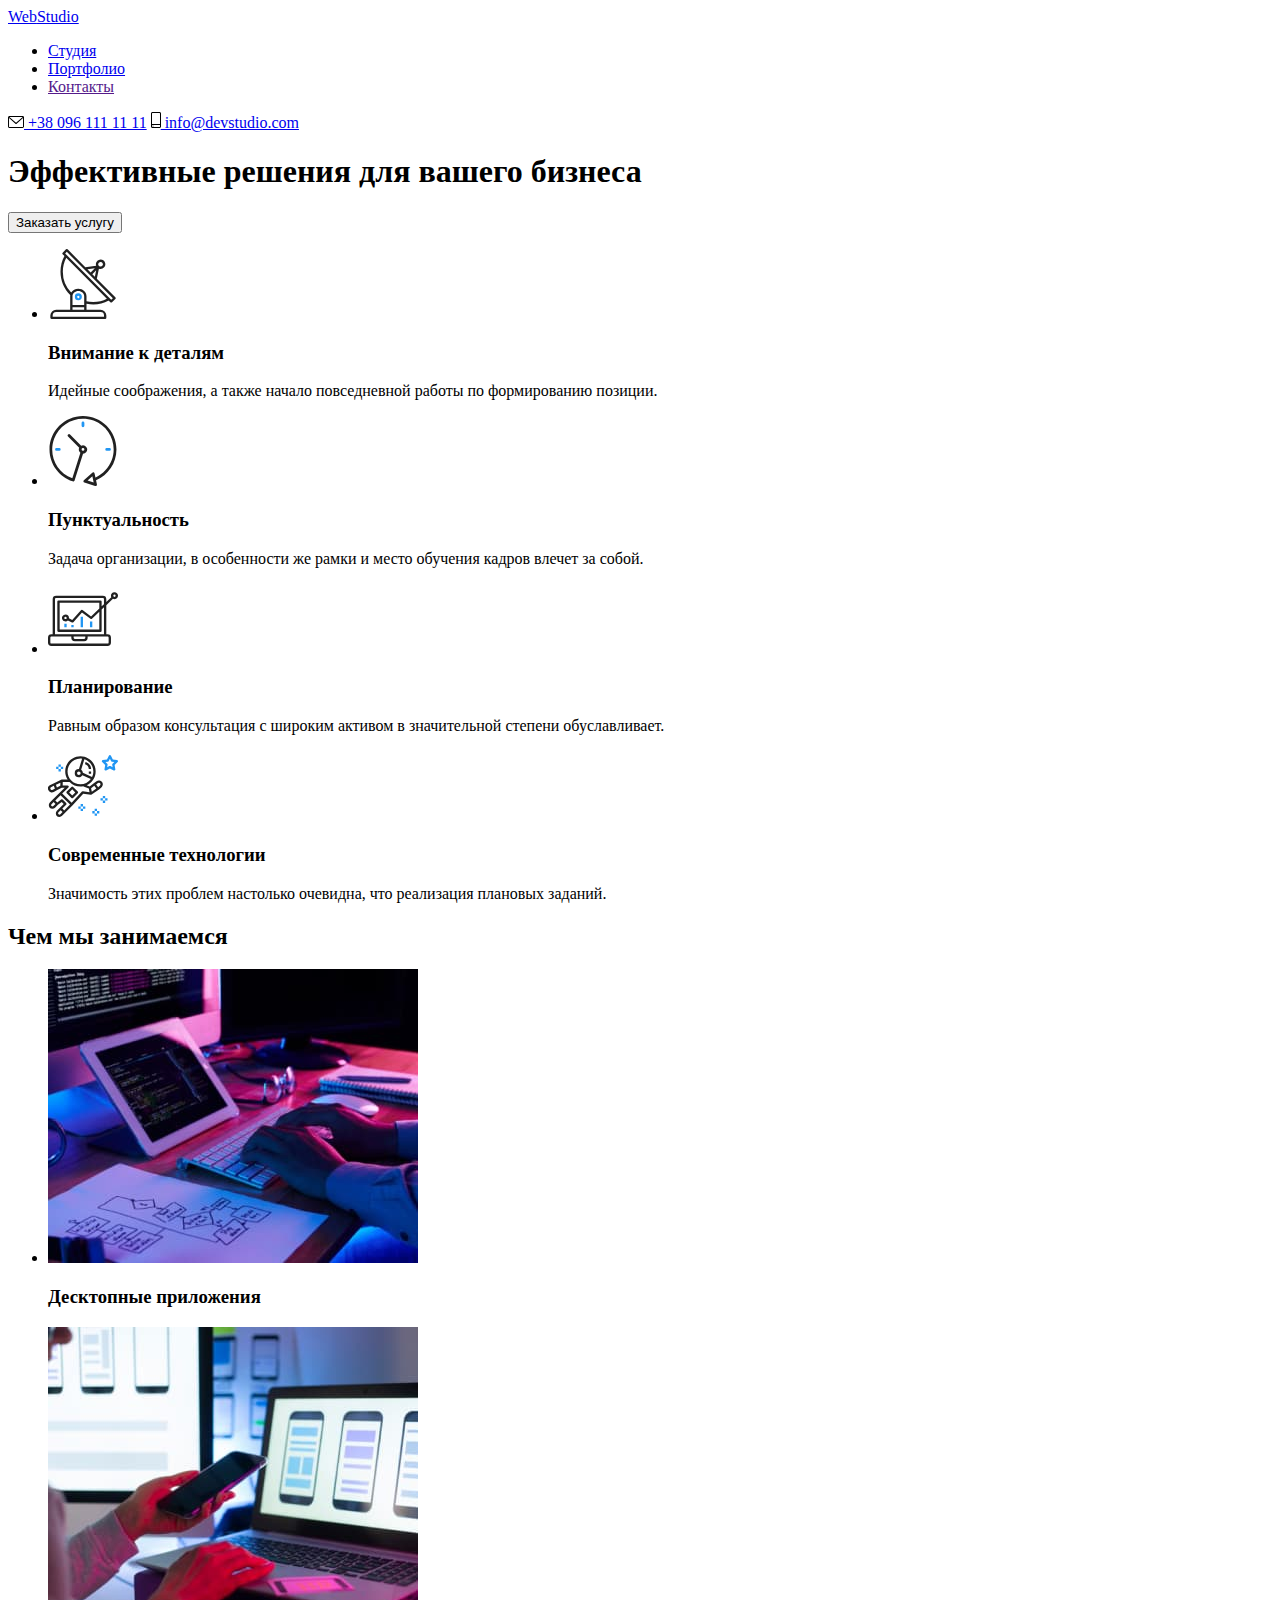
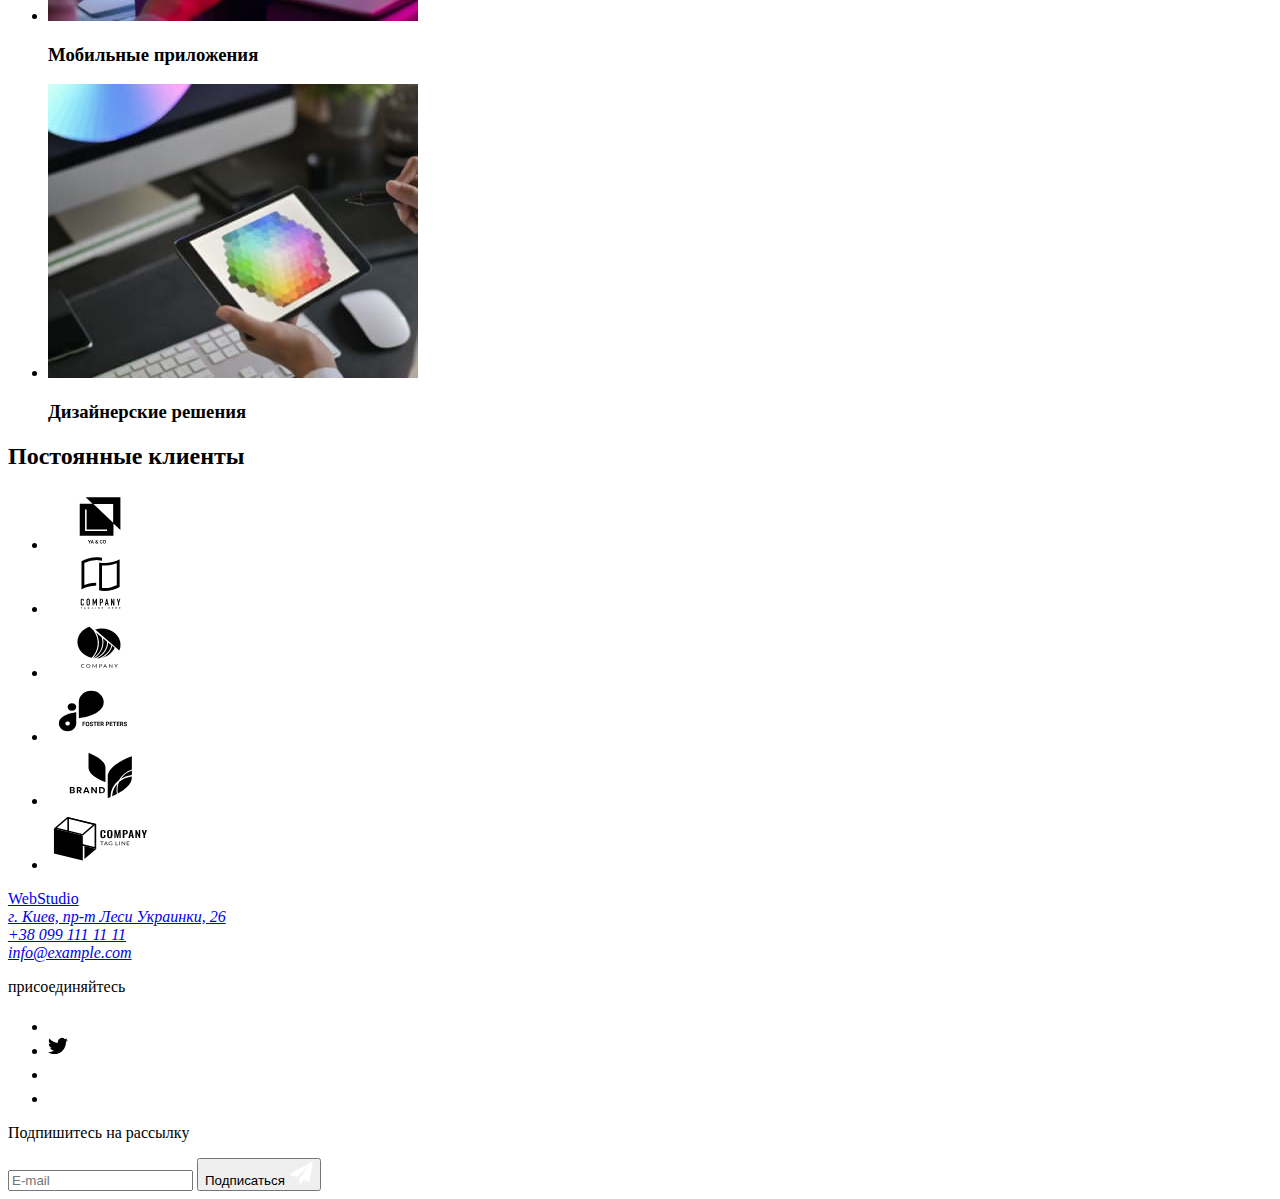
==== commit 99da5f35: "scss foorer hero features clients about us" ====
--- a/index.html
+++ b/index.html
@@ -23,7 +23,7 @@
   <body>
     <header class="header">
       <div class="container header-nav">
-        <a class="logo header-nav__logo" href="./index.html"
+        <a class="logo logo--header header-nav__logo" href="./index.html"
           ><span class="logo__logo-span">Web</span>Studio</a
         >
 
@@ -56,15 +56,165 @@
         </div>
       </div>
     </header>
-    <main></main>
+    <main>
+      <section class="hero">
+        <div class="container">
+          <h1 class="hero__title">Эффективные решения для вашего бизнеса</h1>
+          <button data-modal-open type="button" class="btn-order">Заказать услугу</button>
+        </div>
+      </section>
+
+      <section class="section">
+        <div class="container">
+          <ul class="list feature-list">
+            <li class="feature-list__item">
+              <div class="feature-list__icon-box">
+                <svg width="70" height="70">
+                  <use href="./images/icons.svg#icon-antenna"></use>
+                </svg>
+              </div>
+              <h3 class="feature-list__title">Внимание к деталям</h3>
+              <p class="feature-list__text">
+                Идейные соображения, а также начало повседневной работы по формированию позиции.
+              </p>
+            </li>
+
+            <li class="feature-list__item">
+              <div class="feature-list__icon-box">
+                <svg width="70" height="70">
+                  <use href="./images/icons.svg#icon-clock"></use>
+                </svg>
+              </div>
+              <h3 class="feature-list__title">Пунктуальность</h3>
+              <p class="feature-list__text">
+                Задача организации, в особенности же рамки и место обучения кадров влечет за собой.
+              </p>
+            </li>
+            <li class="feature-list__item">
+              <div class="feature-list__icon-box">
+                <svg width="70" height="70">
+                  <use href="./images/icons.svg#icon-diagram"></use>
+                </svg>
+              </div>
+              <h3 class="feature-list__title">Планирование</h3>
+              <p class="feature-list__text">
+                Равным образом консультация с широким активом в значительной степени обуславливает.
+              </p>
+            </li>
+            <li class="feature-list__item">
+              <div class="feature-list__icon-box">
+                <svg width="70" height="70">
+                  <use href="./images/icons.svg#icon-astronaut"></use>
+                </svg>
+              </div>
+              <h3 class="feature-list__title">Современные технологии</h3>
+              <p class="feature-list__text">
+                Значимость этих проблем настолько очевидна, что реализация плановых заданий.
+              </p>
+            </li>
+          </ul>
+        </div>
+      </section>
+
+      <section class="section section-no-padding">
+        <div class="container">
+          <h2 class="about-us-title">Чем мы занимаемся</h2>
+          <ul class="list about-us-list">
+            <li class="about-us-list__item">
+              <a href=""
+                ><img
+                  src="./images/box1.jpg"
+                  width="370"
+                  height="294"
+                  alt="направление деятельности 1"
+              /></a>
+
+              <h3 class="about-us-list__overlay">Десктопные приложения</h3>
+            </li>
+            <li class="about-us-list__item">
+              <a href=""
+                ><img
+                  src="./images/box2.jpg"
+                  width="370"
+                  height="294"
+                  alt="направление деятельности 2"
+              /></a>
+              <h3 class="about-us-list__overlay">Мобильные приложения</h3>
+            </li>
+            <li class="about-us-list__item">
+              <a href=""
+                ><img
+                  src="./images/box3.jpg"
+                  width="370"
+                  height="294"
+                  alt="направление деятельности 3"
+              /></a>
+              <h3 class="about-us-list__overlay">Дизайнерские решения</h3>
+            </li>
+          </ul>
+        </div>
+      </section>
+
+      <section class="section">
+        <div class="container">
+          <h2 class="clients-title">Постоянные клиенты</h2>
+          <ul class="list clients-list">
+            <li class="clients-list__item">
+              <a href="" class="clients-list__link">
+                <svg class="clients-list__icon" width="106" height="60">
+                  <use href="./images/icons.svg#icon-client1"></use>
+                </svg>
+              </a>
+            </li>
+            <li class="clients-list__item">
+              <a href="" class="clients-list__link">
+                <svg class="clients-list__icon" width="106" height="60">
+                  <use href="./images/icons.svg#icon-client2"></use>
+                </svg>
+              </a>
+            </li>
+            <li class="clients-list__item">
+              <a href="" class="clients-list__link">
+                <svg class="clients-list__icon" width="106" height="60">
+                  <use href="./images/icons.svg#icon-client3"></use>
+                </svg>
+              </a>
+            </li>
+            <li class="clients-list__item">
+              <a href="" class="clients-list__link">
+                <svg class="clients-list__icon" width="106" height="60">
+                  <use href="./images/icons.svg#icon-client4"></use>
+                </svg>
+              </a>
+            </li>
+            <li class="clients-list__item">
+              <a href="" class="clients-list__link">
+                <svg class="clients-list__icon" width="106" height="60">
+                  <use href="./images/icons.svg#icon-client5"></use>
+                </svg>
+              </a>
+            </li>
+            <li class="clients-list__item">
+              <a href="" class="clients-list__link">
+                <svg class="clients-list__icon" width="106" height="60">
+                  <use href="./images/icons.svg#icon-client6"></use>
+                </svg>
+              </a>
+            </li>
+          </ul>
+        </div>
+      </section>
+    </main>
 
     <footer class="footer">
       <div class="container footer-wrap">
         <div class="footer-wrap__footer-contact-block">
-          <a class="footer-logo" href="./index.html"><span class="logo-span">Web</span>Studio</a>
+          <a class="footer-logo" href="./index.html"
+            ><span class="footer-logo__logo-span">Web</span>Studio</a
+          >
           <address>
             <a
-              class="footer-contact-link footer-address-link"
+              class="footer-contact-link footer-contact-link--address-link"
               href="https://goo.gl/maps/iWSiA93wagULa9Wx8"
               >г. Киев, пр-т Леси Украинки, 26</a
             ><br />
@@ -76,30 +226,30 @@
         <div class="footer-wrap__footer-social-wrap">
           <p class="join-social">присоединяйтесь</p>
           <ul class="list footer-social-list">
-            <li class="footer-social-item">
-              <a href="" class="footer-social-link">
-                <svg class="footer-social-icon" width="20" height="20">
+            <li class="footer-social-list__item">
+              <a href="" class="footer-social-list__link">
+                <svg class="footer-social-list__icon" width="20" height="20">
                   <use href="./images/icons.svg#icon-instagram-footer"></use>
                 </svg>
               </a>
             </li>
-            <li class="footer-social-item">
-              <a href="" class="footer-social-link">
-                <svg class="footer-social-icon" width="20" height="20">
+            <li class="footer-social-list__item">
+              <a href="" class="footer-social-list__link">
+                <svg class="footer-social-list__icon" width="20" height="20">
                   <use href="./images/icons.svg#icon-twitter-footer"></use>
                 </svg>
               </a>
             </li>
-            <li class="footer-social-item">
-              <a href="" class="footer-social-link">
-                <svg class="footer-social-icon" width="20" height="20">
+            <li class="footer-social-list__item">
+              <a href="" class="footer-social-list__link">
+                <svg class="footer-social-list__icon" width="20" height="20">
                   <use href="./images/icons.svg#icon-facebook-footer"></use>
                 </svg>
               </a>
             </li>
-            <li class="footer-social-item">
-              <a href="" class="footer-social-link">
-                <svg class="footer-social-icon" width="20" height="20">
+            <li class="footer-social-list__item">
+              <a href="" class="footer-social-list__link">
+                <svg class="footer-social-list__icon" width="20" height="20">
                   <use href="./images/icons.svg#icon-linkedin-footer"></use>
                 </svg>
               </a>
@@ -110,10 +260,15 @@
         <div class="footer-wrap__footer-form-wrap">
           <p class="join-social">Подпишитесь на рассылку</p>
           <form class="footer-form-email" action="">
-            <input class="footer-form-input" type="email" name="email-list" placeholder="E-mail" />
+            <input
+              class="footer-form-email__input"
+              type="email"
+              name="email-list"
+              placeholder="E-mail"
+            />
             <button type="submit" class="foooter-form-bnt">
               Подписаться
-              <svg class="footer-form-icon" width="24" height="24">
+              <svg class="foooter-form-bnt__icon" width="24" height="24">
                 <use href="./images/icons.svg#icon-send"></use>
               </svg>
             </button>
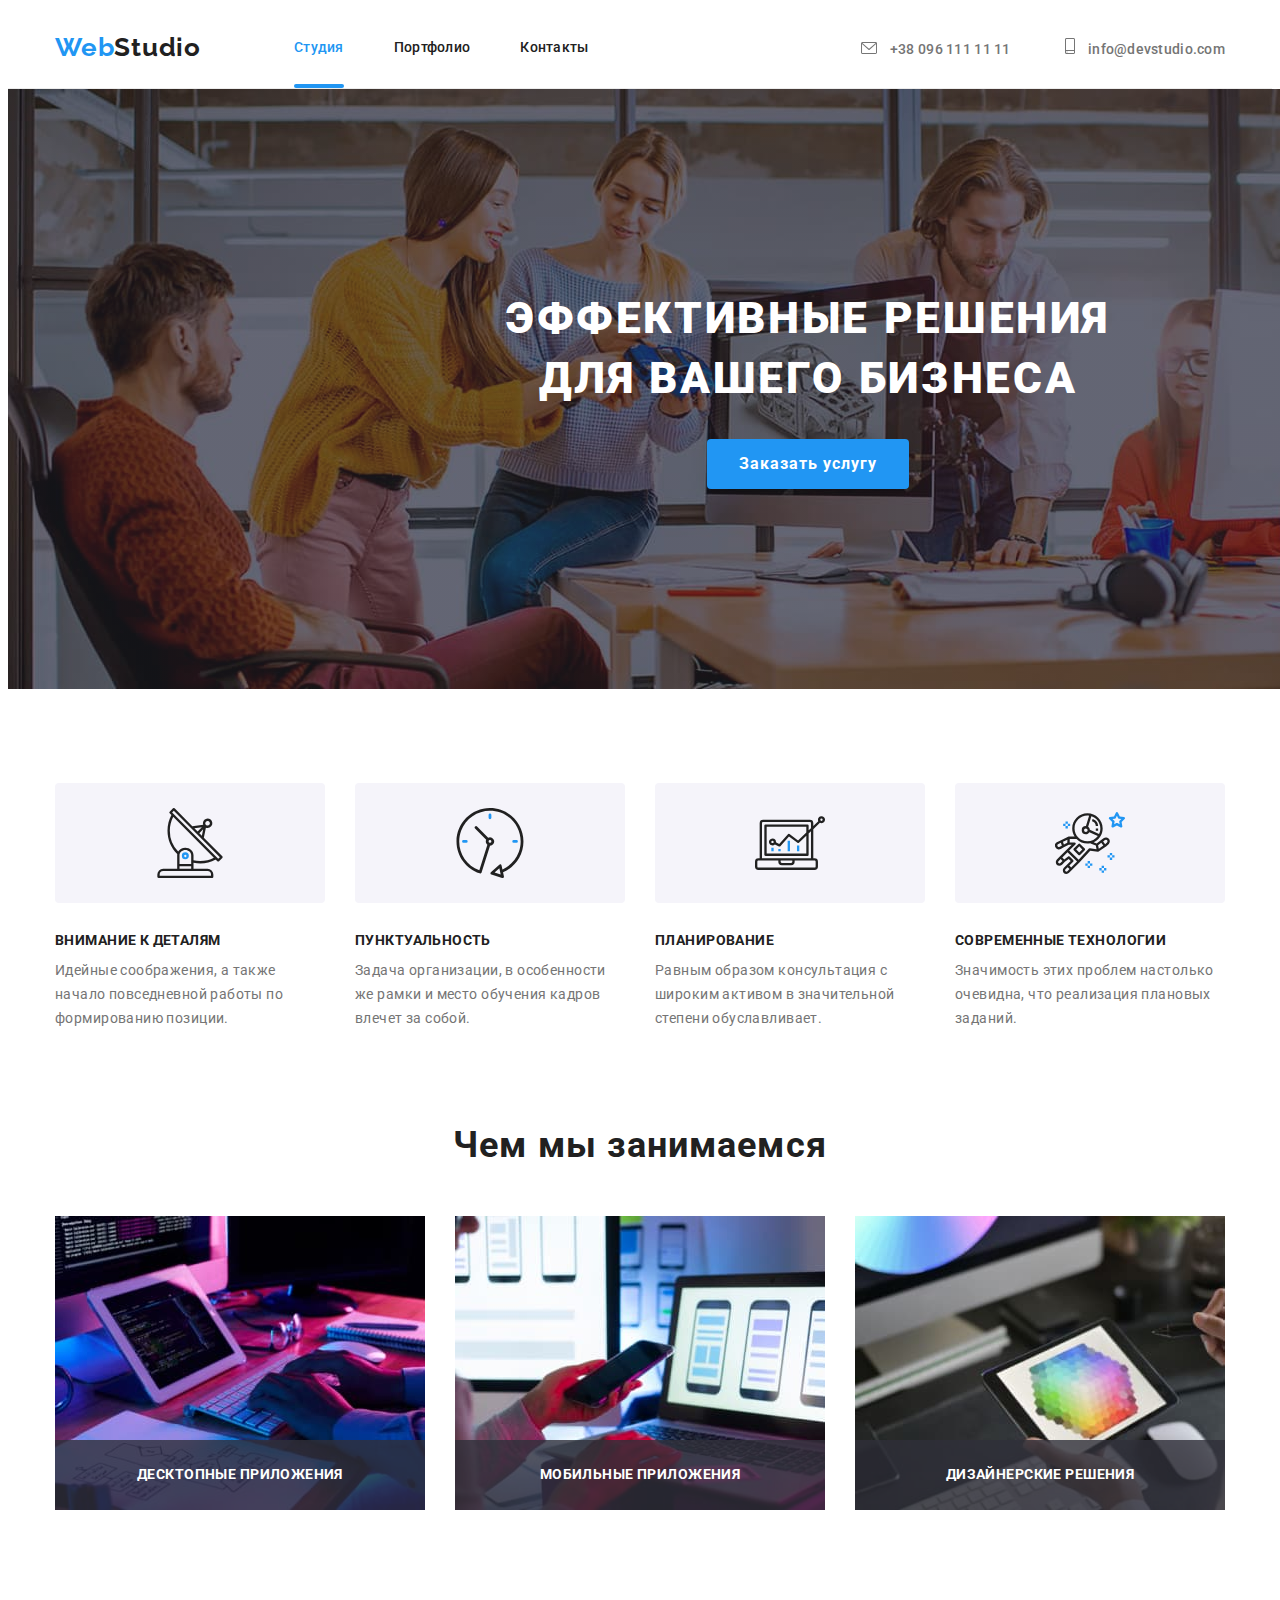
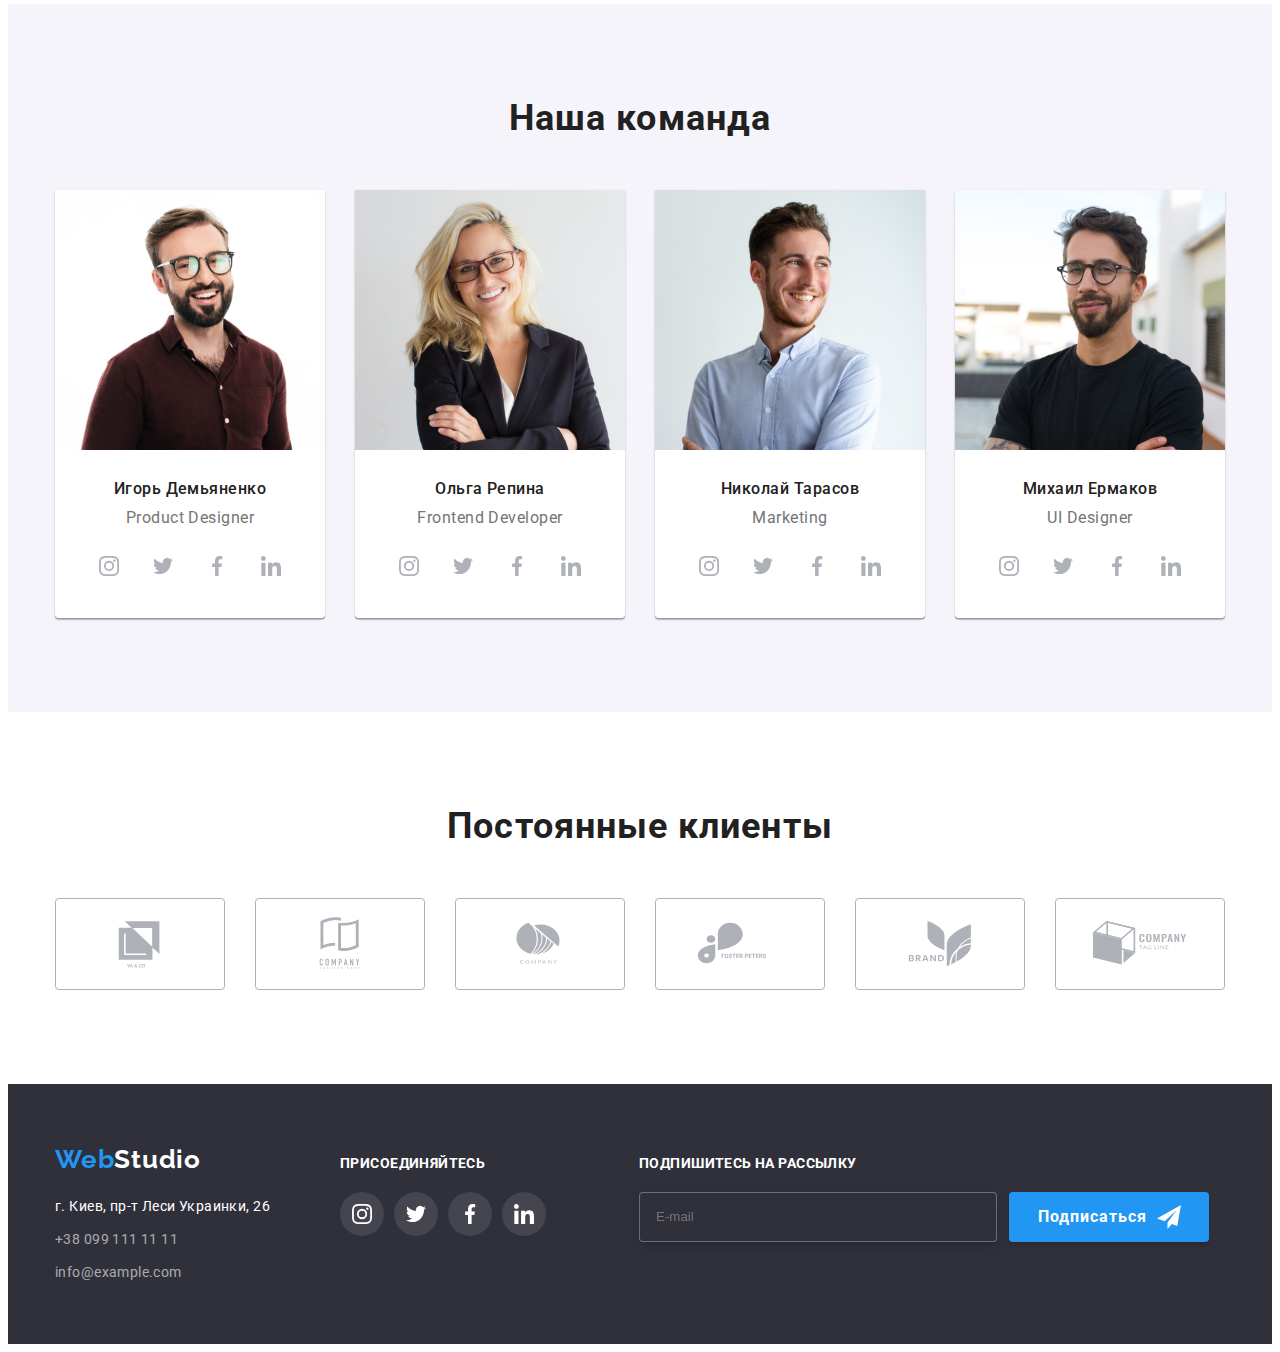
==== commit 2fe2736f: "team переменные ошибки" ====
--- a/index.html
+++ b/index.html
@@ -155,6 +155,170 @@
         </div>
       </section>
 
+      <section class="section team">
+        <div class="container">
+          <h2 class="team__title">Наша команда</h2>
+          <ul class="list team-list">
+            <li class="team-list__card-item">
+              <img src="./images/igor.jpg" width="270" height="260" alt="Игорь Демьяненко" />
+
+              <div class="card-content">
+                <h3 class="card-content__staff-title">Игорь Демьяненко</h3>
+                <p class="card-content__staff-text" lang="en">Product Designer</p>
+
+                <ul class="list staff-social-list">
+                  <li class="staff-social-list__item">
+                    <a href="" class="staff-social-list__link">
+                      <svg class="staff-social-list__icon" width="20" height="20">
+                        <use href="./images/icons.svg#icon-instagram-card"></use>
+                      </svg>
+                    </a>
+                  </li>
+                  <li class="staff-social-list__item">
+                    <a href="" class="staff-social-list__link">
+                      <svg class="staff-social-list__icon" width="20" height="20">
+                        <use href="./images/icons.svg#icon-twitter-card"></use>
+                      </svg>
+                    </a>
+                  </li>
+                  <li class="staff-social-list__item">
+                    <a href="" class="staff-social-list__link">
+                      <svg class="staff-social-list__icon" width="20" height="20">
+                        <use href="./images/icons.svg#icon-facebook-card"></use>
+                      </svg>
+                    </a>
+                  </li>
+                  <li class="staff-social-list__item">
+                    <a href="" class="staff-social-list__link">
+                      <svg class="staff-social-list__icon" width="20" height="20">
+                        <use href="./images/icons.svg#icon-linkedin-card"></use>
+                      </svg>
+                    </a>
+                  </li>
+                </ul>
+              </div>
+            </li>
+            <li class="team-list__card-item">
+              <img src="./images/olga.jpg" width="270" height="260" alt="Ольга Репина" />
+
+              <div class="card-content">
+                <h3 class="card-content__staff-title">Ольга Репина</h3>
+                <p class="card-content__staff-text" lang="en">Frontend Developer</p>
+
+                <ul class="list staff-social-list">
+                  <li class="staff-social-list__item">
+                    <a href="" class="staff-social-list__link">
+                      <svg class="staff-social-list__icon" width="20" height="20">
+                        <use href="./images/icons.svg#icon-instagram-card"></use>
+                      </svg>
+                    </a>
+                  </li>
+                  <li class="staff-social-list__item">
+                    <a href="" class="staff-social-list__link">
+                      <svg class="staff-social-list__icon" width="20" height="20">
+                        <use href="./images/icons.svg#icon-twitter-card"></use>
+                      </svg>
+                    </a>
+                  </li>
+                  <li class="staff-social-list__item">
+                    <a href="" class="staff-social-list__link">
+                      <svg class="staff-social-list__icon" width="20" height="20">
+                        <use href="./images/icons.svg#icon-facebook-card"></use>
+                      </svg>
+                    </a>
+                  </li>
+                  <li class="staff-social-list__item">
+                    <a href="" class="staff-social-list__link">
+                      <svg class="staff-social-list__icon" width="20" height="20">
+                        <use href="./images/icons.svg#icon-linkedin-card"></use>
+                      </svg>
+                    </a>
+                  </li>
+                </ul>
+              </div>
+            </li>
+            <li class="team-list__card-item">
+              <img src="./images/nikolay.jpg" width="270" height="260" alt="Николай Тарасов" />
+
+              <div class="card-content">
+                <h3 class="card-content__staff-title">Николай Тарасов</h3>
+                <p class="card-content__staff-text" lang="en">Marketing</p>
+
+                <ul class="list staff-social-list">
+                  <li class="staff-social-list__item">
+                    <a href="" class="staff-social-list__link">
+                      <svg class="staff-social-list__icon" width="20" height="20">
+                        <use href="./images/icons.svg#icon-instagram-card"></use>
+                      </svg>
+                    </a>
+                  </li>
+                  <li class="staff-social-list__item">
+                    <a href="" class="staff-social-list__link">
+                      <svg class="staff-social-list__icon" width="20" height="20">
+                        <use href="./images/icons.svg#icon-twitter-card"></use>
+                      </svg>
+                    </a>
+                  </li>
+                  <li class="staff-social-list__item">
+                    <a href="" class="staff-social-list__link">
+                      <svg class="staff-social-list__icon" width="20" height="20">
+                        <use href="./images/icons.svg#icon-facebook-card"></use>
+                      </svg>
+                    </a>
+                  </li>
+                  <li class="staff-social-list__item">
+                    <a href="" class="staff-social-list__link">
+                      <svg class="staff-social-list__icon" width="20" height="20">
+                        <use href="./images/icons.svg#icon-linkedin-card"></use>
+                      </svg>
+                    </a>
+                  </li>
+                </ul>
+              </div>
+            </li>
+            <li class="team-list__card-item">
+              <img src="./images/mihail.jpg" width="270" height="260" alt="Михаил Ермаков" />
+
+              <div class="card-content">
+                <h3 class="card-content__staff-title">Михаил Ермаков</h3>
+                <p class="card-content__staff-text" lang="en">UI Designer</p>
+
+                <ul class="list staff-social-list">
+                  <li class="staff-social-list__item">
+                    <a href="" class="staff-social-list__link">
+                      <svg class="staff-social-list__icon" width="20" height="20">
+                        <use href="./images/icons.svg#icon-instagram-card"></use>
+                      </svg>
+                    </a>
+                  </li>
+                  <li class="staff-social-list__item">
+                    <a href="" class="staff-social-list__link">
+                      <svg class="staff-social-list__icon" width="20" height="20">
+                        <use href="./images/icons.svg#icon-twitter-card"></use>
+                      </svg>
+                    </a>
+                  </li>
+                  <li class="staff-social-list__item">
+                    <a href="" class="staff-social-list__link">
+                      <svg class="staff-social-list__icon" width="20" height="20">
+                        <use href="./images/icons.svg#icon-facebook-card"></use>
+                      </svg>
+                    </a>
+                  </li>
+                  <li class="staff-social-list__item">
+                    <a href="" class="staff-social-list__link">
+                      <svg class="staff-social-list__icon" width="20" height="20">
+                        <use href="./images/icons.svg#icon-linkedin-card"></use>
+                      </svg>
+                    </a>
+                  </li>
+                </ul>
+              </div>
+            </li>
+          </ul>
+        </div>
+      </section>
+
       <section class="section">
         <div class="container">
           <h2 class="clients-title">Постоянные клиенты</h2>
--- a/css/main.min.css
+++ b/css/main.min.css
@@ -0,0 +1 @@
+*{-webkit-box-sizing:border-box;box-sizing:border-box}body{font-family:"Roboto",sans-serif;font-style:normal;background-color:#fff;color:#757575}h1,h2,h3,h4,h5,h6,p,ul{margin:0;padding:0}img{display:block;max-width:100%}.list{list-style:none}a{text-decoration:none}.container{width:1200px;margin-left:auto;margin-right:auto;padding-left:15px;padding-right:15px}.section{padding-top:94px;padding-bottom:94px}.section-no-padding{padding-top:0}.header{border-bottom:1px solid #ececec}.header-nav{display:-webkit-box;display:-ms-flexbox;display:flex;-webkit-box-align:center;-ms-flex-align:center;align-items:center}.logo,.footer-logo{font-family:"Raleway";font-weight:700;font-size:26px;line-height:1.19;letter-spacing:.03em;text-decoration:none}.logo--header{color:#212121}.header-nav__logo{margin-right:93px;padding-top:24px;padding-bottom:25px}.logo__logo-span{color:#2196f3}.navigation{display:-webkit-box;display:-ms-flexbox;display:flex}.navigation__item:not(:last-child){margin-right:50px}.navigation__link{display:block;padding-top:32px;padding-bottom:32px;color:#212121;font-weight:500;font-size:14px;line-height:1.14;letter-spacing:.02em;text-decoration:none;-webkit-transition:color 250ms cubic-bezier(0.4, 0, 0.2, 1);transition:color 250ms cubic-bezier(0.4, 0, 0.2, 1)}.navigation__link:hover,.navigation__link:focus{color:#2196f3}.navigation__link--action{color:#2196f3;position:relative}.navigation__link--action::after{content:"";position:absolute;left:0;bottom:0;display:block;background-color:#2196f3;height:4px;border-radius:2px;width:100%}.contact{margin-left:auto}.contact__link{font-weight:500;font-size:14px;line-height:1.14;letter-spacing:.02em;color:#757575;text-decoration:none;-webkit-transition:color 250ms cubic-bezier(0.4, 0, 0.2, 1);transition:color 250ms cubic-bezier(0.4, 0, 0.2, 1)}.contact__link:hover,.contact__link:focus{color:#2196f3}.contact__link--margin{margin-left:50px}.contact__icon{margin-right:10px;fill:currentColor}.hero{background-image:-webkit-gradient(linear, left top, left bottom, from(rgba(47, 48, 58, 0.4)), to(rgba(47, 48, 58, 0.4))),url(../images/hero-bg.jpg);background-image:linear-gradient(rgba(47, 48, 58, 0.4), rgba(47, 48, 58, 0.4)),url(../images/hero-bg.jpg);text-align:center;padding-top:200px;padding-bottom:200px;background-size:cover;min-width:1600px;height:600px;margin-left:auto;margin-right:auto}.hero__title{margin-bottom:30px;margin-left:auto;margin-right:auto;width:696px;font-weight:900;font-size:44px;line-height:1.36;text-align:center;letter-spacing:.06em;text-transform:uppercase;color:#fff}.foooter-form-bnt,.btn-order{font-family:"Roboto",sans-serif;font-style:normal;font-weight:700;font-size:16px;line-height:1.87;letter-spacing:.06em;border:0px;border-radius:4px}.btn-order{padding:10px 32px;text-align:center;cursor:pointer;color:#fff;background:#2196f3;-webkit-box-shadow:0px 4px 4px rgba(0,0,0,.15);box-shadow:0px 4px 4px rgba(0,0,0,.15);-webkit-transition:background-color 250ms cubic-bezier(0.4, 0, 0.2, 1);transition:background-color 250ms cubic-bezier(0.4, 0, 0.2, 1)}.btn-order:hover,.btn-order:focus{background-color:#188ce8}.feature-list{display:-webkit-box;display:-ms-flexbox;display:flex}.feature-list__item{width:270px}.feature-list__item:not(:last-child){margin-right:30px}.feature-list__icon-box{margin-bottom:30px;background-color:#f5f4fa;display:-webkit-box;display:-ms-flexbox;display:flex;-webkit-box-pack:center;-ms-flex-pack:center;justify-content:center;-webkit-box-align:center;-ms-flex-align:center;align-items:center;width:270px;height:120px;border-radius:4px}.feature-list__title{margin-bottom:10px;font-weight:700;font-size:14px;line-height:1.14;letter-spacing:.03em;text-transform:uppercase;color:#212121}.feature-list__text{font-weight:400;font-size:14px;line-height:1.71;letter-spacing:.03em;color:#757575}.about-us-title{margin-bottom:50px;font-weight:700;font-size:36px;line-height:1.16;text-align:center;letter-spacing:.03em;color:#212121}.about-us-list{display:-webkit-box;display:-ms-flexbox;display:flex}.about-us-list__item:not(:last-child){margin-right:30px}.about-us-list__item{position:relative}.about-us-list__overlay{position:absolute;margin:0;padding-top:27px;padding-bottom:27px;width:100%;height:70px;bottom:0;opacity:1;font-weight:700;font-size:14px;line-height:1.14;text-align:center;letter-spacing:.03em;text-transform:uppercase;background-color:rgba(47,48,58,.8);color:#fff}.team{background-color:#f5f4fa}.team__title{margin-bottom:50px;font-weight:700;font-size:36px;line-height:1.16;text-align:center;letter-spacing:.03em;color:#212121}.team-list{display:-webkit-box;display:-ms-flexbox;display:flex;margin-left:-30px}.team-list__card-item{-ms-flex-preferred-size:calc(25% - 30px);flex-basis:calc(25% - 30px);margin-left:30px;background:#fff;-webkit-box-shadow:0px 1px 3px rgba(0,0,0,.12),0px 1px 1px rgba(0,0,0,.14),0px 2px 1px rgba(0,0,0,.2);box-shadow:0px 1px 3px rgba(0,0,0,.12),0px 1px 1px rgba(0,0,0,.14),0px 2px 1px rgba(0,0,0,.2);border-radius:0px 0px 4px 4px}.card-content{padding-top:30px;padding-bottom:30px}.card-content__staff-title{margin-bottom:10px;font-weight:500;font-size:16px;line-height:1.18;text-align:center;letter-spacing:.03em;color:#212121}.card-content__staff-text{margin-bottom:16px;font-weight:400;font-size:16px;line-height:1.18;text-align:center;letter-spacing:.03em;color:#757575}.staff-social-list{display:-webkit-box;display:-ms-flexbox;display:flex;-webkit-box-align:center;-ms-flex-align:center;align-items:center;-webkit-box-pack:center;-ms-flex-pack:center;justify-content:center}.staff-social-list__item:not(:last-child){margin-right:10px}.staff-social-list__link{display:-webkit-box;display:-ms-flexbox;display:flex;-webkit-box-align:center;-ms-flex-align:center;align-items:center;-webkit-box-pack:center;-ms-flex-pack:center;justify-content:center;width:44px;height:44px;cursor:pointer;border-radius:50%;color:#afb1b8;-webkit-transition:background-color 250ms cubic-bezier(0.4, 0, 0.2, 1),color 250ms cubic-bezier(0.4, 0, 0.2, 1);transition:background-color 250ms cubic-bezier(0.4, 0, 0.2, 1),color 250ms cubic-bezier(0.4, 0, 0.2, 1)}.staff-social-list__link:hover,.staff-social-list__link:focus{color:#fff;background-color:#2196f3}.staff-social-list__icon{fill:currentColor}.clients-title{margin-bottom:50px;font-weight:700;font-size:36px;line-height:1.16;text-align:center;letter-spacing:.03em;color:#212121}.clients-list{display:-webkit-box;display:-ms-flexbox;display:flex;-webkit-box-align:center;-ms-flex-align:center;align-items:center;-webkit-box-pack:center;-ms-flex-pack:center;justify-content:center}.clients-list__item:not(:last-child){margin-right:30px}.clients-list__link{width:170px;height:92px;display:-webkit-box;display:-ms-flexbox;display:flex;-webkit-box-pack:center;-ms-flex-pack:center;justify-content:center;-webkit-box-align:center;-ms-flex-align:center;align-items:center;border:1px solid #afb1b8;border-radius:4px;color:#afb1b8;-webkit-transition:color 250ms cubic-bezier(0.4, 0, 0.2, 1),border 250ms cubic-bezier(0.4, 0, 0.2, 1);transition:color 250ms cubic-bezier(0.4, 0, 0.2, 1),border 250ms cubic-bezier(0.4, 0, 0.2, 1)}.clients-list__link:hover,.clients-list__link:focus{color:#2196f3;border:1px solid #2196f3}.clients-list__icon{fill:currentColor}.footer{background-color:#2f303a;padding-top:60px;padding-bottom:60px}.footer-wrap{display:-webkit-box;display:-ms-flexbox;display:flex;-webkit-box-align:baseline;-ms-flex-align:baseline;align-items:baseline}.footer-wrap__footer-contact-block{margin-right:70px}.footer-logo{display:inline-block;margin-bottom:20px;color:#fff}.footer-logo__logo-span{color:#2196f3}.footer-wrap__footer-social-wrap{margin-right:93px}.footer-contact-link{display:inline-block;font-weight:400;font-style:normal;text-decoration:none;font-size:14px;line-height:1.71;letter-spacing:.03em;color:rgba(255,255,255,.6);-webkit-transition:color 250ms cubic-bezier(0.4, 0, 0.2, 1);transition:color 250ms cubic-bezier(0.4, 0, 0.2, 1)}.footer-contact-link:hover,.footer-contact-link:focus{color:#2196f3;text-decoration:none}.footer-contact-link:not(:last-child){margin-bottom:9px}.footer-contact-link--address-link{color:#fff;font-style:normal}.join-social{margin-bottom:20px;font-weight:700;font-style:normal;font-size:14px;line-height:1.14;letter-spacing:.03em;text-transform:uppercase;color:#fff}.footer-social-list{display:-webkit-box;display:-ms-flexbox;display:flex}.footer-social-list__item:not(:last-child){margin-right:10px}.footer-social-list__link{display:-webkit-box;display:-ms-flexbox;display:flex;-webkit-box-align:center;-ms-flex-align:center;align-items:center;-webkit-box-pack:center;-ms-flex-pack:center;justify-content:center;width:44px;height:44px;color:#fff;background-color:rgba(255,255,255,.1);border-radius:50%;cursor:pointer;-webkit-transition:background-color 250ms cubic-bezier(0.4, 0, 0.2, 1);transition:background-color 250ms cubic-bezier(0.4, 0, 0.2, 1)}.footer-social-list__link:hover,.footer-social-list__link:focus{background-color:#2196f3}.footer-social-list__icon{fill:currentColor}.footer-form-email{display:-webkit-box;display:-ms-flexbox;display:flex}.footer-form-email__input{display:inline-block;width:358px;height:50px;padding:15px 16px;border:1px solid rgba(255,255,255,.3);-webkit-filter:drop-shadow(0px 4px 4px rgba(0, 0, 0, 0.15));filter:drop-shadow(0px 4px 4px rgba(0, 0, 0, 0.15));border-radius:4px;background-color:#2f303a;color:#fff}.foooter-form-bnt{width:200px;height:50px;padding-top:10px;padding-bottom:10px;padding-left:29px;padding-right:28px;margin-left:12px;display:-webkit-box;display:-ms-flexbox;display:flex;-webkit-box-align:center;-ms-flex-align:center;align-items:center;text-align:center;color:#fff;background-color:#2196f3;-webkit-box-shadow:0px 4px 4px rgba(0,0,0,.15);box-shadow:0px 4px 4px rgba(0,0,0,.15)}.foooter-form-bnt__icon{margin-top:13px;margin-bottom:13px;margin-left:10px}/*# sourceMappingURL=main.min.css.map */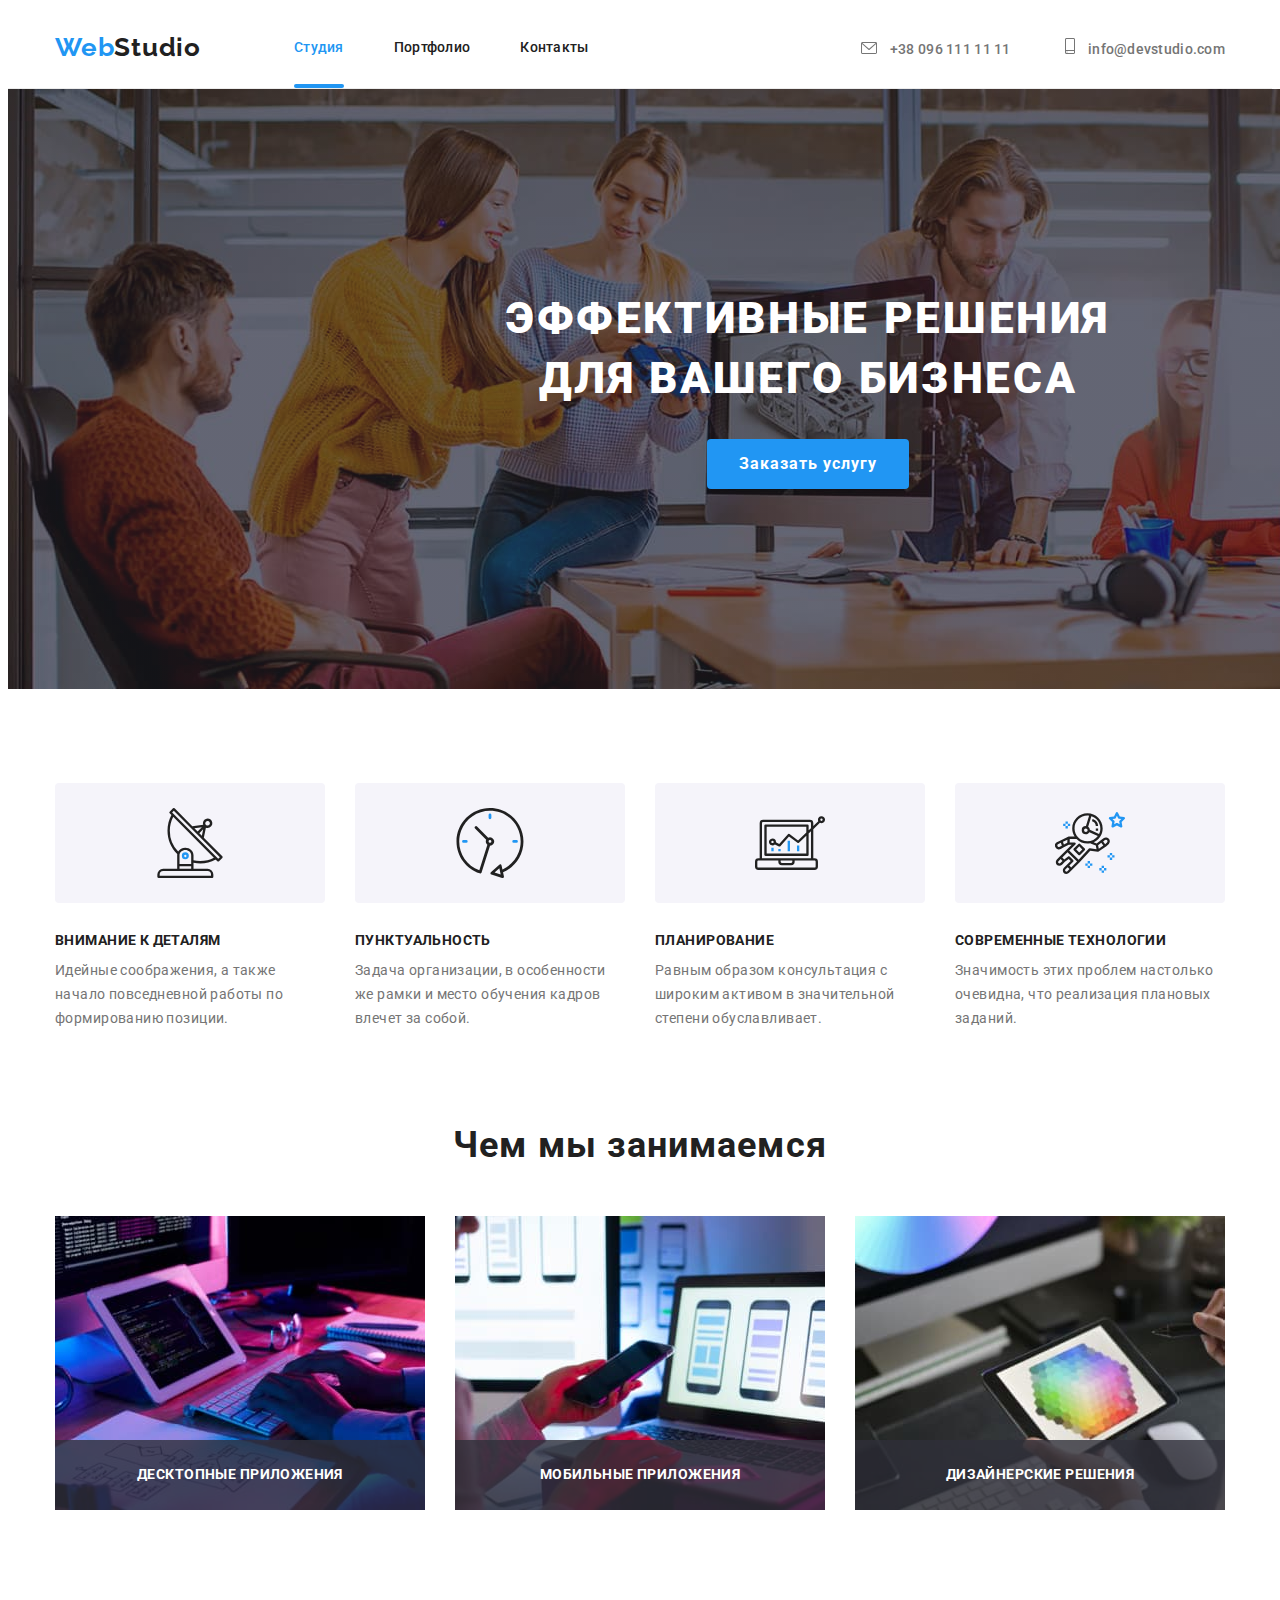
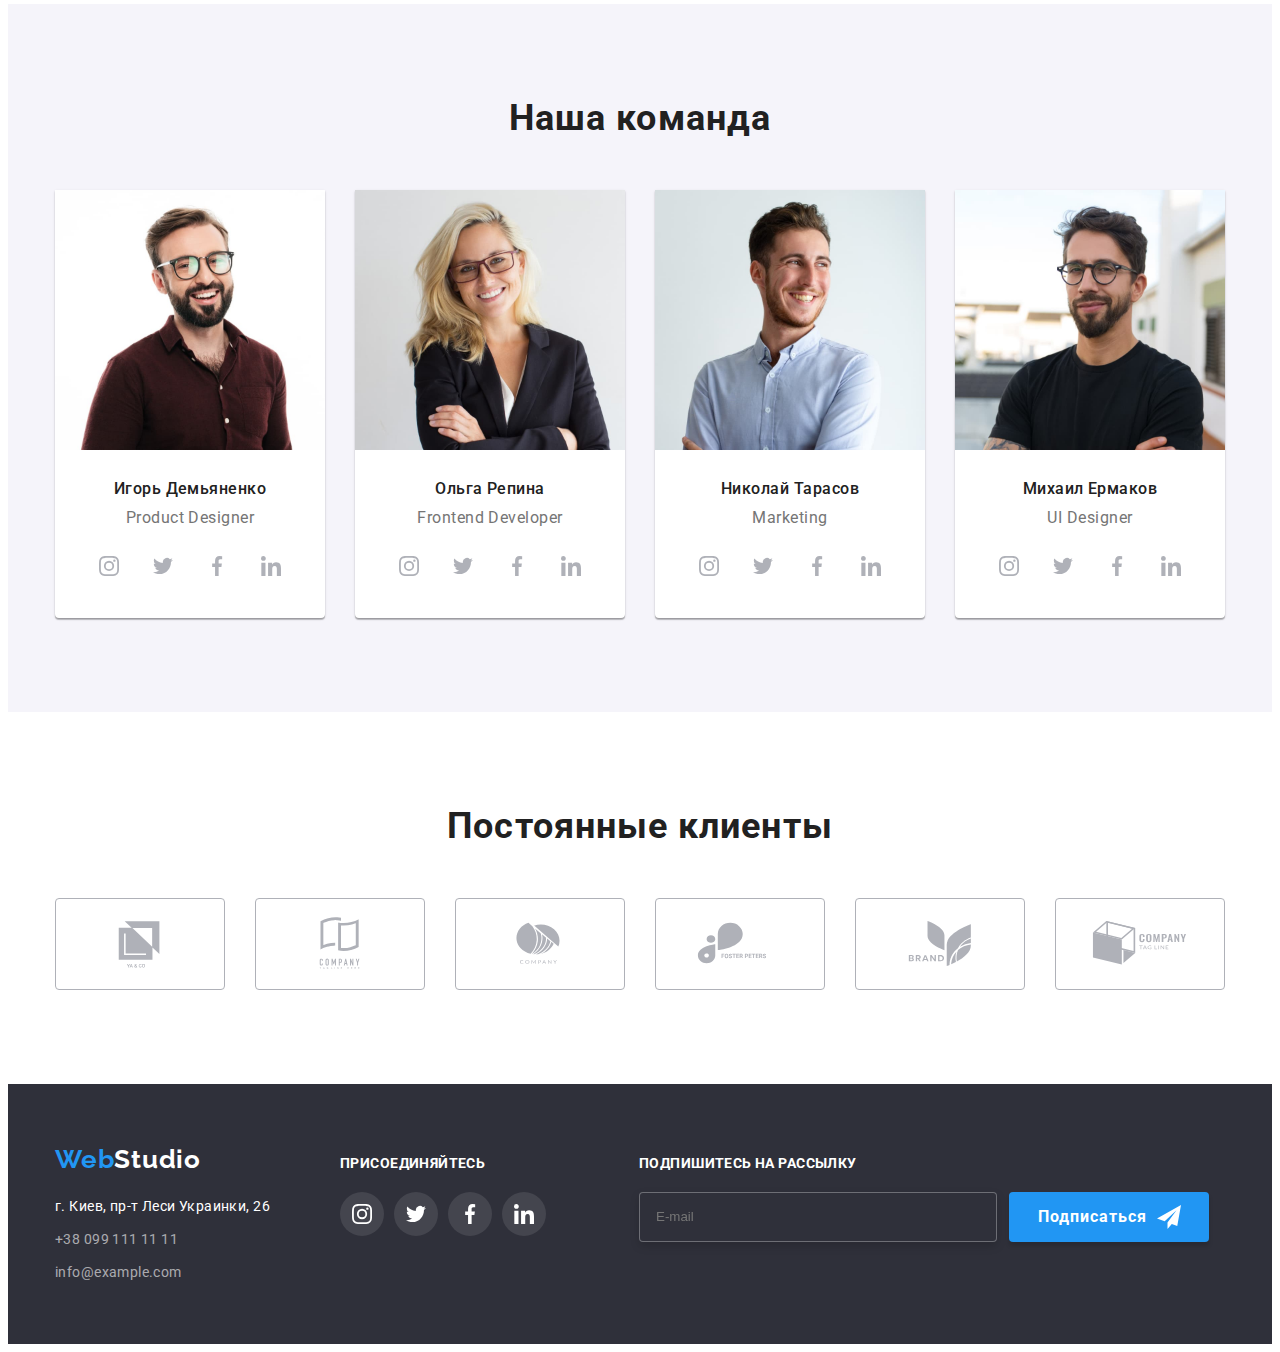
==== commit 7b1e2ee2: "modal window form" ====
--- a/index.html
+++ b/index.html
@@ -368,6 +368,77 @@
           </ul>
         </div>
       </section>
+
+      <div data-modal class="backdrop is-hidden">
+        <div class="modal">
+          <button data-modal-close type="button" class="btn-modal">
+            <svg class="btn-modal__icon">
+              <use href="./images/icons.svg#icon-close"></use>
+            </svg>
+          </button>
+          <form class="form" action="">
+            <p class="form__header">Оставьте свои данные, мы вам перезвоним</p>
+
+            <div class="form__field">
+              <label class="form__label" for="name">Имя</label>
+
+              <div class="form__icon-position">
+                <input class="form__input" type="text" name="name" id="name" autofocus />
+                <svg class="form__icon form__icon--name">
+                  <use href="./images/icons.svg#icon-name"></use>
+                </svg>
+              </div>
+            </div>
+
+            <div class="form__field">
+              <label class="form__label" for="tel">Телефон</label>
+              <div class="form__icon-position">
+                <input class="form__input" type="tel" name="tel" id="tel" />
+                <svg class="form__icon form__icon--tel">
+                  <use href="./images/icons.svg#icon-tel"></use>
+                </svg>
+              </div>
+            </div>
+
+            <div class="form__field">
+              <label class="form__label" for="email">Почта</label>
+              <div class="form__icon-position">
+                <input class="form__input" type="email" name="email" id="email" />
+                <svg class="form__icon form__icon--email">
+                  <use href="./images/icons.svg#icon-email"></use>
+                </svg>
+              </div>
+            </div>
+
+            <div class="form__field">
+              <label class="form__label" for="comment">Комментарий</label>
+              <textarea
+                class="form__textarea"
+                name="comment"
+                id="comment"
+                placeholder="Введите текст"
+              ></textarea>
+            </div>
+
+            <div class="form__field">
+              <input
+                class="form__input-policy"
+                type="checkbox"
+                name="policy"
+                id="policy"
+                required
+              />
+
+              <label class="form__label-policy" for="policy"
+                >Соглашаюсь с рассылкой и принимаю
+                <a class="form__policy-link" href="">Условия договора</a></label
+              >
+            </div>
+
+            <button type="submit" class="form-bnt-submit">Отправить</button>
+          </form>
+        </div>
+      </div>
     </main>
 
     <footer class="footer">
--- a/css/main.min.css
+++ b/css/main.min.css
@@ -1 +1 @@
-*{-webkit-box-sizing:border-box;box-sizing:border-box}body{font-family:"Roboto",sans-serif;font-style:normal;background-color:#fff;color:#757575}h1,h2,h3,h4,h5,h6,p,ul{margin:0;padding:0}img{display:block;max-width:100%}.list{list-style:none}a{text-decoration:none}.container{width:1200px;margin-left:auto;margin-right:auto;padding-left:15px;padding-right:15px}.section{padding-top:94px;padding-bottom:94px}.section-no-padding{padding-top:0}.header{border-bottom:1px solid #ececec}.header-nav{display:-webkit-box;display:-ms-flexbox;display:flex;-webkit-box-align:center;-ms-flex-align:center;align-items:center}.logo,.footer-logo{font-family:"Raleway";font-weight:700;font-size:26px;line-height:1.19;letter-spacing:.03em;text-decoration:none}.logo--header{color:#212121}.header-nav__logo{margin-right:93px;padding-top:24px;padding-bottom:25px}.logo__logo-span{color:#2196f3}.navigation{display:-webkit-box;display:-ms-flexbox;display:flex}.navigation__item:not(:last-child){margin-right:50px}.navigation__link{display:block;padding-top:32px;padding-bottom:32px;color:#212121;font-weight:500;font-size:14px;line-height:1.14;letter-spacing:.02em;text-decoration:none;-webkit-transition:color 250ms cubic-bezier(0.4, 0, 0.2, 1);transition:color 250ms cubic-bezier(0.4, 0, 0.2, 1)}.navigation__link:hover,.navigation__link:focus{color:#2196f3}.navigation__link--action{color:#2196f3;position:relative}.navigation__link--action::after{content:"";position:absolute;left:0;bottom:0;display:block;background-color:#2196f3;height:4px;border-radius:2px;width:100%}.contact{margin-left:auto}.contact__link{font-weight:500;font-size:14px;line-height:1.14;letter-spacing:.02em;color:#757575;text-decoration:none;-webkit-transition:color 250ms cubic-bezier(0.4, 0, 0.2, 1);transition:color 250ms cubic-bezier(0.4, 0, 0.2, 1)}.contact__link:hover,.contact__link:focus{color:#2196f3}.contact__link--margin{margin-left:50px}.contact__icon{margin-right:10px;fill:currentColor}.hero{background-image:-webkit-gradient(linear, left top, left bottom, from(rgba(47, 48, 58, 0.4)), to(rgba(47, 48, 58, 0.4))),url(../images/hero-bg.jpg);background-image:linear-gradient(rgba(47, 48, 58, 0.4), rgba(47, 48, 58, 0.4)),url(../images/hero-bg.jpg);text-align:center;padding-top:200px;padding-bottom:200px;background-size:cover;min-width:1600px;height:600px;margin-left:auto;margin-right:auto}.hero__title{margin-bottom:30px;margin-left:auto;margin-right:auto;width:696px;font-weight:900;font-size:44px;line-height:1.36;text-align:center;letter-spacing:.06em;text-transform:uppercase;color:#fff}.foooter-form-bnt,.btn-order{font-family:"Roboto",sans-serif;font-style:normal;font-weight:700;font-size:16px;line-height:1.87;letter-spacing:.06em;border:0px;border-radius:4px}.btn-order{padding:10px 32px;text-align:center;cursor:pointer;color:#fff;background:#2196f3;-webkit-box-shadow:0px 4px 4px rgba(0,0,0,.15);box-shadow:0px 4px 4px rgba(0,0,0,.15);-webkit-transition:background-color 250ms cubic-bezier(0.4, 0, 0.2, 1);transition:background-color 250ms cubic-bezier(0.4, 0, 0.2, 1)}.btn-order:hover,.btn-order:focus{background-color:#188ce8}.feature-list{display:-webkit-box;display:-ms-flexbox;display:flex}.feature-list__item{width:270px}.feature-list__item:not(:last-child){margin-right:30px}.feature-list__icon-box{margin-bottom:30px;background-color:#f5f4fa;display:-webkit-box;display:-ms-flexbox;display:flex;-webkit-box-pack:center;-ms-flex-pack:center;justify-content:center;-webkit-box-align:center;-ms-flex-align:center;align-items:center;width:270px;height:120px;border-radius:4px}.feature-list__title{margin-bottom:10px;font-weight:700;font-size:14px;line-height:1.14;letter-spacing:.03em;text-transform:uppercase;color:#212121}.feature-list__text{font-weight:400;font-size:14px;line-height:1.71;letter-spacing:.03em;color:#757575}.about-us-title{margin-bottom:50px;font-weight:700;font-size:36px;line-height:1.16;text-align:center;letter-spacing:.03em;color:#212121}.about-us-list{display:-webkit-box;display:-ms-flexbox;display:flex}.about-us-list__item:not(:last-child){margin-right:30px}.about-us-list__item{position:relative}.about-us-list__overlay{position:absolute;margin:0;padding-top:27px;padding-bottom:27px;width:100%;height:70px;bottom:0;opacity:1;font-weight:700;font-size:14px;line-height:1.14;text-align:center;letter-spacing:.03em;text-transform:uppercase;background-color:rgba(47,48,58,.8);color:#fff}.team{background-color:#f5f4fa}.team__title{margin-bottom:50px;font-weight:700;font-size:36px;line-height:1.16;text-align:center;letter-spacing:.03em;color:#212121}.team-list{display:-webkit-box;display:-ms-flexbox;display:flex;margin-left:-30px}.team-list__card-item{-ms-flex-preferred-size:calc(25% - 30px);flex-basis:calc(25% - 30px);margin-left:30px;background:#fff;-webkit-box-shadow:0px 1px 3px rgba(0,0,0,.12),0px 1px 1px rgba(0,0,0,.14),0px 2px 1px rgba(0,0,0,.2);box-shadow:0px 1px 3px rgba(0,0,0,.12),0px 1px 1px rgba(0,0,0,.14),0px 2px 1px rgba(0,0,0,.2);border-radius:0px 0px 4px 4px}.card-content{padding-top:30px;padding-bottom:30px}.card-content__staff-title{margin-bottom:10px;font-weight:500;font-size:16px;line-height:1.18;text-align:center;letter-spacing:.03em;color:#212121}.card-content__staff-text{margin-bottom:16px;font-weight:400;font-size:16px;line-height:1.18;text-align:center;letter-spacing:.03em;color:#757575}.staff-social-list{display:-webkit-box;display:-ms-flexbox;display:flex;-webkit-box-align:center;-ms-flex-align:center;align-items:center;-webkit-box-pack:center;-ms-flex-pack:center;justify-content:center}.staff-social-list__item:not(:last-child){margin-right:10px}.staff-social-list__link{display:-webkit-box;display:-ms-flexbox;display:flex;-webkit-box-align:center;-ms-flex-align:center;align-items:center;-webkit-box-pack:center;-ms-flex-pack:center;justify-content:center;width:44px;height:44px;cursor:pointer;border-radius:50%;color:#afb1b8;-webkit-transition:background-color 250ms cubic-bezier(0.4, 0, 0.2, 1),color 250ms cubic-bezier(0.4, 0, 0.2, 1);transition:background-color 250ms cubic-bezier(0.4, 0, 0.2, 1),color 250ms cubic-bezier(0.4, 0, 0.2, 1)}.staff-social-list__link:hover,.staff-social-list__link:focus{color:#fff;background-color:#2196f3}.staff-social-list__icon{fill:currentColor}.clients-title{margin-bottom:50px;font-weight:700;font-size:36px;line-height:1.16;text-align:center;letter-spacing:.03em;color:#212121}.clients-list{display:-webkit-box;display:-ms-flexbox;display:flex;-webkit-box-align:center;-ms-flex-align:center;align-items:center;-webkit-box-pack:center;-ms-flex-pack:center;justify-content:center}.clients-list__item:not(:last-child){margin-right:30px}.clients-list__link{width:170px;height:92px;display:-webkit-box;display:-ms-flexbox;display:flex;-webkit-box-pack:center;-ms-flex-pack:center;justify-content:center;-webkit-box-align:center;-ms-flex-align:center;align-items:center;border:1px solid #afb1b8;border-radius:4px;color:#afb1b8;-webkit-transition:color 250ms cubic-bezier(0.4, 0, 0.2, 1),border 250ms cubic-bezier(0.4, 0, 0.2, 1);transition:color 250ms cubic-bezier(0.4, 0, 0.2, 1),border 250ms cubic-bezier(0.4, 0, 0.2, 1)}.clients-list__link:hover,.clients-list__link:focus{color:#2196f3;border:1px solid #2196f3}.clients-list__icon{fill:currentColor}.footer{background-color:#2f303a;padding-top:60px;padding-bottom:60px}.footer-wrap{display:-webkit-box;display:-ms-flexbox;display:flex;-webkit-box-align:baseline;-ms-flex-align:baseline;align-items:baseline}.footer-wrap__footer-contact-block{margin-right:70px}.footer-logo{display:inline-block;margin-bottom:20px;color:#fff}.footer-logo__logo-span{color:#2196f3}.footer-wrap__footer-social-wrap{margin-right:93px}.footer-contact-link{display:inline-block;font-weight:400;font-style:normal;text-decoration:none;font-size:14px;line-height:1.71;letter-spacing:.03em;color:rgba(255,255,255,.6);-webkit-transition:color 250ms cubic-bezier(0.4, 0, 0.2, 1);transition:color 250ms cubic-bezier(0.4, 0, 0.2, 1)}.footer-contact-link:hover,.footer-contact-link:focus{color:#2196f3;text-decoration:none}.footer-contact-link:not(:last-child){margin-bottom:9px}.footer-contact-link--address-link{color:#fff;font-style:normal}.join-social{margin-bottom:20px;font-weight:700;font-style:normal;font-size:14px;line-height:1.14;letter-spacing:.03em;text-transform:uppercase;color:#fff}.footer-social-list{display:-webkit-box;display:-ms-flexbox;display:flex}.footer-social-list__item:not(:last-child){margin-right:10px}.footer-social-list__link{display:-webkit-box;display:-ms-flexbox;display:flex;-webkit-box-align:center;-ms-flex-align:center;align-items:center;-webkit-box-pack:center;-ms-flex-pack:center;justify-content:center;width:44px;height:44px;color:#fff;background-color:rgba(255,255,255,.1);border-radius:50%;cursor:pointer;-webkit-transition:background-color 250ms cubic-bezier(0.4, 0, 0.2, 1);transition:background-color 250ms cubic-bezier(0.4, 0, 0.2, 1)}.footer-social-list__link:hover,.footer-social-list__link:focus{background-color:#2196f3}.footer-social-list__icon{fill:currentColor}.footer-form-email{display:-webkit-box;display:-ms-flexbox;display:flex}.footer-form-email__input{display:inline-block;width:358px;height:50px;padding:15px 16px;border:1px solid rgba(255,255,255,.3);-webkit-filter:drop-shadow(0px 4px 4px rgba(0, 0, 0, 0.15));filter:drop-shadow(0px 4px 4px rgba(0, 0, 0, 0.15));border-radius:4px;background-color:#2f303a;color:#fff}.foooter-form-bnt{width:200px;height:50px;padding-top:10px;padding-bottom:10px;padding-left:29px;padding-right:28px;margin-left:12px;display:-webkit-box;display:-ms-flexbox;display:flex;-webkit-box-align:center;-ms-flex-align:center;align-items:center;text-align:center;color:#fff;background-color:#2196f3;-webkit-box-shadow:0px 4px 4px rgba(0,0,0,.15);box-shadow:0px 4px 4px rgba(0,0,0,.15)}.foooter-form-bnt__icon{margin-top:13px;margin-bottom:13px;margin-left:10px}/*# sourceMappingURL=main.min.css.map */+*{-webkit-box-sizing:border-box;box-sizing:border-box}body{font-family:"Roboto",sans-serif;font-style:normal;background-color:#fff;color:#757575}h1,h2,h3,h4,h5,h6,p,ul{margin:0;padding:0}img{display:block;max-width:100%}.list{list-style:none}a{text-decoration:none}.container{width:1200px;margin-left:auto;margin-right:auto;padding-left:15px;padding-right:15px}.section{padding-top:94px;padding-bottom:94px}.section-no-padding{padding-top:0}.header{border-bottom:1px solid #ececec}.header-nav{display:-webkit-box;display:-ms-flexbox;display:flex;-webkit-box-align:center;-ms-flex-align:center;align-items:center}.logo,.footer-logo{font-family:"Raleway";font-weight:700;font-size:26px;line-height:1.19;letter-spacing:.03em;text-decoration:none}.logo--header{color:#212121}.header-nav__logo{margin-right:93px;padding-top:24px;padding-bottom:25px}.logo__logo-span{color:#2196f3}.navigation{display:-webkit-box;display:-ms-flexbox;display:flex}.navigation__item:not(:last-child){margin-right:50px}.navigation__link{display:block;padding-top:32px;padding-bottom:32px;color:#212121;font-weight:500;font-size:14px;line-height:1.14;letter-spacing:.02em;text-decoration:none;-webkit-transition:color 250ms cubic-bezier(0.4, 0, 0.2, 1);transition:color 250ms cubic-bezier(0.4, 0, 0.2, 1)}.navigation__link:hover,.navigation__link:focus{color:#2196f3}.navigation__link--action{color:#2196f3;position:relative}.navigation__link--action::after{content:"";position:absolute;left:0;bottom:0;display:block;background-color:#2196f3;height:4px;border-radius:2px;width:100%}.contact{margin-left:auto}.contact__link{font-weight:500;font-size:14px;line-height:1.14;letter-spacing:.02em;color:#757575;text-decoration:none;-webkit-transition:color 250ms cubic-bezier(0.4, 0, 0.2, 1);transition:color 250ms cubic-bezier(0.4, 0, 0.2, 1)}.contact__link:hover,.contact__link:focus{color:#2196f3}.contact__link--margin{margin-left:50px}.contact__icon{margin-right:10px;fill:currentColor}.hero{background-image:-webkit-gradient(linear, left top, left bottom, from(rgba(47, 48, 58, 0.4)), to(rgba(47, 48, 58, 0.4))),url(../images/hero-bg.jpg);background-image:linear-gradient(rgba(47, 48, 58, 0.4), rgba(47, 48, 58, 0.4)),url(../images/hero-bg.jpg);text-align:center;padding-top:200px;padding-bottom:200px;background-size:cover;min-width:1600px;height:600px;margin-left:auto;margin-right:auto}.hero__title{margin-bottom:30px;margin-left:auto;margin-right:auto;width:696px;font-weight:900;font-size:44px;line-height:1.36;text-align:center;letter-spacing:.06em;text-transform:uppercase;color:#fff}.foooter-form-bnt,.form-bnt-submit,.btn-order{font-family:"Roboto",sans-serif;font-style:normal;font-weight:700;font-size:16px;line-height:1.87;letter-spacing:.06em;border:0px;border-radius:4px}.btn-order{padding:10px 32px;text-align:center;cursor:pointer;color:#fff;background:#2196f3;-webkit-box-shadow:0px 4px 4px rgba(0,0,0,.15);box-shadow:0px 4px 4px rgba(0,0,0,.15);-webkit-transition:background-color 250ms cubic-bezier(0.4, 0, 0.2, 1);transition:background-color 250ms cubic-bezier(0.4, 0, 0.2, 1)}.btn-order:hover,.btn-order:focus{background-color:#188ce8}.feature-list{display:-webkit-box;display:-ms-flexbox;display:flex}.feature-list__item{width:270px}.feature-list__item:not(:last-child){margin-right:30px}.feature-list__icon-box{margin-bottom:30px;background-color:#f5f4fa;display:-webkit-box;display:-ms-flexbox;display:flex;-webkit-box-pack:center;-ms-flex-pack:center;justify-content:center;-webkit-box-align:center;-ms-flex-align:center;align-items:center;width:270px;height:120px;border-radius:4px}.feature-list__title{margin-bottom:10px;font-weight:700;font-size:14px;line-height:1.14;letter-spacing:.03em;text-transform:uppercase;color:#212121}.feature-list__text{font-weight:400;font-size:14px;line-height:1.71;letter-spacing:.03em;color:#757575}.about-us-title{margin-bottom:50px;font-weight:700;font-size:36px;line-height:1.16;text-align:center;letter-spacing:.03em;color:#212121}.about-us-list{display:-webkit-box;display:-ms-flexbox;display:flex}.about-us-list__item:not(:last-child){margin-right:30px}.about-us-list__item{position:relative}.about-us-list__overlay{position:absolute;margin:0;padding-top:27px;padding-bottom:27px;width:100%;height:70px;bottom:0;opacity:1;font-weight:700;font-size:14px;line-height:1.14;text-align:center;letter-spacing:.03em;text-transform:uppercase;background-color:rgba(47,48,58,.8);color:#fff}.team{background-color:#f5f4fa}.team__title{margin-bottom:50px;font-weight:700;font-size:36px;line-height:1.16;text-align:center;letter-spacing:.03em;color:#212121}.team-list{display:-webkit-box;display:-ms-flexbox;display:flex;margin-left:-30px}.team-list__card-item{-ms-flex-preferred-size:calc(25% - 30px);flex-basis:calc(25% - 30px);margin-left:30px;background:#fff;-webkit-box-shadow:0px 1px 3px rgba(0,0,0,.12),0px 1px 1px rgba(0,0,0,.14),0px 2px 1px rgba(0,0,0,.2);box-shadow:0px 1px 3px rgba(0,0,0,.12),0px 1px 1px rgba(0,0,0,.14),0px 2px 1px rgba(0,0,0,.2);border-radius:0px 0px 4px 4px}.card-content{padding-top:30px;padding-bottom:30px}.card-content__staff-title{margin-bottom:10px;font-weight:500;font-size:16px;line-height:1.18;text-align:center;letter-spacing:.03em;color:#212121}.card-content__staff-text{margin-bottom:16px;font-weight:400;font-size:16px;line-height:1.18;text-align:center;letter-spacing:.03em;color:#757575}.staff-social-list{display:-webkit-box;display:-ms-flexbox;display:flex;-webkit-box-align:center;-ms-flex-align:center;align-items:center;-webkit-box-pack:center;-ms-flex-pack:center;justify-content:center}.staff-social-list__item:not(:last-child){margin-right:10px}.staff-social-list__link{display:-webkit-box;display:-ms-flexbox;display:flex;-webkit-box-align:center;-ms-flex-align:center;align-items:center;-webkit-box-pack:center;-ms-flex-pack:center;justify-content:center;width:44px;height:44px;cursor:pointer;border-radius:50%;color:#afb1b8;-webkit-transition:background-color 250ms cubic-bezier(0.4, 0, 0.2, 1),color 250ms cubic-bezier(0.4, 0, 0.2, 1);transition:background-color 250ms cubic-bezier(0.4, 0, 0.2, 1),color 250ms cubic-bezier(0.4, 0, 0.2, 1)}.staff-social-list__link:hover,.staff-social-list__link:focus{color:#fff;background-color:#2196f3}.staff-social-list__icon{fill:currentColor}.clients-title{margin-bottom:50px;font-weight:700;font-size:36px;line-height:1.16;text-align:center;letter-spacing:.03em;color:#212121}.clients-list{display:-webkit-box;display:-ms-flexbox;display:flex;-webkit-box-align:center;-ms-flex-align:center;align-items:center;-webkit-box-pack:center;-ms-flex-pack:center;justify-content:center}.clients-list__item:not(:last-child){margin-right:30px}.clients-list__link{width:170px;height:92px;display:-webkit-box;display:-ms-flexbox;display:flex;-webkit-box-pack:center;-ms-flex-pack:center;justify-content:center;-webkit-box-align:center;-ms-flex-align:center;align-items:center;border:1px solid #afb1b8;border-radius:4px;color:#afb1b8;-webkit-transition:color 250ms cubic-bezier(0.4, 0, 0.2, 1),border 250ms cubic-bezier(0.4, 0, 0.2, 1);transition:color 250ms cubic-bezier(0.4, 0, 0.2, 1),border 250ms cubic-bezier(0.4, 0, 0.2, 1)}.clients-list__link:hover,.clients-list__link:focus{color:#2196f3;border:1px solid #2196f3}.clients-list__icon{fill:currentColor}.backdrop{position:fixed;top:0;left:0;width:100%;height:100%;background-color:rgba(0,0,0,.2);opacity:1;-webkit-transition:opacity 250ms cubic-bezier(0.4, 0, 0.2, 1);transition:opacity 250ms cubic-bezier(0.4, 0, 0.2, 1)}.backdrop.is-hidden{opacity:0;pointer-events:none}.backdrop.is-hidden .modal{-webkit-transform:translate(-50%, -50%) scale(1);transform:translate(-50%, -50%) scale(1)}.modal{width:528px;min-height:581px;display:block;position:absolute;top:50%;left:50%;-webkit-transform:translate(-50%, -50%) scale(0.9);transform:translate(-50%, -50%) scale(0.9);-webkit-transition:-webkit-transform 250ms cubic-bezier(0.4, 0, 0.2, 1);transition:-webkit-transform 250ms cubic-bezier(0.4, 0, 0.2, 1);transition:transform 250ms cubic-bezier(0.4, 0, 0.2, 1);transition:transform 250ms cubic-bezier(0.4, 0, 0.2, 1), -webkit-transform 250ms cubic-bezier(0.4, 0, 0.2, 1);background-color:#fff;-webkit-box-shadow:0px 1px 3px rgba(0,0,0,.12),0px 1px 1px rgba(0,0,0,.14),0px 2px 1px rgba(0,0,0,.2);box-shadow:0px 1px 3px rgba(0,0,0,.12),0px 1px 1px rgba(0,0,0,.14),0px 2px 1px rgba(0,0,0,.2);border-radius:4px}.btn-modal{display:-webkit-box;display:-ms-flexbox;display:flex;-webkit-box-align:center;-ms-flex-align:center;align-items:center;-webkit-box-pack:center;-ms-flex-pack:center;justify-content:center;margin-top:8px;margin-left:auto;margin-right:8px;padding:0;width:30px;height:30px;background-color:#fff;border:1px solid rgba(0,0,0,.1);border-radius:50%;-webkit-transition:color 250ms cubic-bezier(0.4, 0, 0.2, 1);transition:color 250ms cubic-bezier(0.4, 0, 0.2, 1)}.btn-modal:hover,.btn-modal:focus{color:#2196f3}.btn-modal__icon{fill:currentColor;width:11px;height:11px}.form{position:relative;padding:0px 40px 40px 40px}.form__header{margin-bottom:12px;font-family:"Roboto",sans-serif;font-style:normal;font-weight:700;font-size:20px;line-height:1.15;text-align:center;letter-spacing:.03em;color:#212121}.form__field{display:-webkit-box;display:-ms-flexbox;display:flex;-webkit-box-orient:vertical;-webkit-box-direction:normal;-ms-flex-direction:column;flex-direction:column}.form__input{padding-left:42px;width:448px;height:40px;border:1px solid rgba(33,33,33,.2);border-radius:4px;margin-top:4px;margin-bottom:10px;-webkit-transition:border 250ms cubic-bezier(0.4, 0, 0.2, 1);transition:border 250ms cubic-bezier(0.4, 0, 0.2, 1)}.form__input:hover,.form__input:focus{outline:0;border:1px solid #2196f3}.form__input::-webkit-input-placeholder{font-family:"Roboto",sans-serif;font-style:normal;font-weight:400;font-size:14px;line-height:1.14;letter-spacing:.01em;color:rgba(117,117,117,.5)}.form__input::-moz-placeholder{font-family:"Roboto",sans-serif;font-style:normal;font-weight:400;font-size:14px;line-height:1.14;letter-spacing:.01em;color:rgba(117,117,117,.5)}.form__input:-ms-input-placeholder{font-family:"Roboto",sans-serif;font-style:normal;font-weight:400;font-size:14px;line-height:1.14;letter-spacing:.01em;color:rgba(117,117,117,.5)}.form__input::-ms-input-placeholder{font-family:"Roboto",sans-serif;font-style:normal;font-weight:400;font-size:14px;line-height:1.14;letter-spacing:.01em;color:rgba(117,117,117,.5)}.form__input::placeholder{font-family:"Roboto",sans-serif;font-style:normal;font-weight:400;font-size:14px;line-height:1.14;letter-spacing:.01em;color:rgba(117,117,117,.5)}.form__icon-position{position:relative;-webkit-transition:color 250ms cubic-bezier(0.4, 0, 0.2, 1);transition:color 250ms cubic-bezier(0.4, 0, 0.2, 1)}.form__icon-position:hover,.form__icon-position:focus{color:#2196f3}.form__icon{left:0;top:0;position:absolute;margin:11px 12px;padding:3px;fill:currentColor}.form__icon--name{width:26px;height:26px;fill:#212121}.form__icon--tel{width:27px;height:27px;fill:#212121}.form__icon--email{width:30px;height:26px;fill:#212121}.form__label{font-family:"Roboto",sans-serif;font-style:normal;font-weight:400;font-size:12px;line-height:1.16;letter-spacing:.01em;color:#757575}.form__input-policy{-webkit-appearance:none;-moz-appearance:none;appearance:none}.form__label-policy{display:-webkit-inline-box;display:-ms-inline-flexbox;display:inline-flex;-webkit-box-align:center;-ms-flex-align:center;align-items:center;-webkit-box-pack:center;-ms-flex-pack:center;justify-content:center;margin-bottom:30px;font-family:"Roboto",sans-serif;font-style:normal;font-weight:400;font-size:14px;line-height:1.71;letter-spacing:.03em;color:#757575}.form__label-policy::before{content:"";width:16px;height:15px;margin-right:7px;border:2px solid #212121;border-radius:1px}.form__input-policy:checked+.form__label-policy::before{background-image:url(../images/icon-check.svg);background-size:contain;background-origin:border-box;border-color:#2196f3;background-color:#2196f3;-webkit-transition:background-color 250ms cubic-bezier(0.4, 0, 0.2, 1),border-color 250ms cubic-bezier(0.4, 0, 0.2, 1);transition:background-color 250ms cubic-bezier(0.4, 0, 0.2, 1),border-color 250ms cubic-bezier(0.4, 0, 0.2, 1)}.form__policy-link{color:#2196f3;text-decoration:underline;display:inline-block;margin-left:4px}.form__textarea{width:448px;min-height:120px;margin-top:4px;margin-bottom:20px;padding:12px 16px;border:1px solid rgba(33,33,33,.2);border-radius:4px;resize:none;-webkit-transition:border 250ms cubic-bezier(0.4, 0, 0.2, 1);transition:border 250ms cubic-bezier(0.4, 0, 0.2, 1)}.form__textarea:hover,.form__textarea:focus{outline:0;border:1px solid #2196f3}.form-bnt-submit{display:block;margin-left:auto;margin-right:auto;padding-top:10px;padding-bottom:10px;padding-left:56px;padding-right:55px;text-align:center;color:#fff;background-color:#2196f3;-webkit-box-shadow:0px 4px 4px rgba(0,0,0,.15);box-shadow:0px 4px 4px rgba(0,0,0,.15);cursor:pointer;-webkit-transition:background-color 250ms cubic-bezier(0.4, 0, 0.2, 1);transition:background-color 250ms cubic-bezier(0.4, 0, 0.2, 1)}.form-bnt-submit:hover,.form-bnt-submit:focus{background-color:#188ce8}.footer{background-color:#2f303a;padding-top:60px;padding-bottom:60px}.footer-wrap{display:-webkit-box;display:-ms-flexbox;display:flex;-webkit-box-align:baseline;-ms-flex-align:baseline;align-items:baseline}.footer-wrap__footer-contact-block{margin-right:70px}.footer-logo{display:inline-block;margin-bottom:20px;color:#fff}.footer-logo__logo-span{color:#2196f3}.footer-wrap__footer-social-wrap{margin-right:93px}.footer-contact-link{display:inline-block;font-weight:400;font-style:normal;text-decoration:none;font-size:14px;line-height:1.71;letter-spacing:.03em;color:rgba(255,255,255,.6);-webkit-transition:color 250ms cubic-bezier(0.4, 0, 0.2, 1);transition:color 250ms cubic-bezier(0.4, 0, 0.2, 1)}.footer-contact-link:hover,.footer-contact-link:focus{color:#2196f3;text-decoration:none}.footer-contact-link:not(:last-child){margin-bottom:9px}.footer-contact-link--address-link{color:#fff;font-style:normal}.join-social{margin-bottom:20px;font-weight:700;font-style:normal;font-size:14px;line-height:1.14;letter-spacing:.03em;text-transform:uppercase;color:#fff}.footer-social-list{display:-webkit-box;display:-ms-flexbox;display:flex}.footer-social-list__item:not(:last-child){margin-right:10px}.footer-social-list__link{display:-webkit-box;display:-ms-flexbox;display:flex;-webkit-box-align:center;-ms-flex-align:center;align-items:center;-webkit-box-pack:center;-ms-flex-pack:center;justify-content:center;width:44px;height:44px;color:#fff;background-color:rgba(255,255,255,.1);border-radius:50%;cursor:pointer;-webkit-transition:background-color 250ms cubic-bezier(0.4, 0, 0.2, 1);transition:background-color 250ms cubic-bezier(0.4, 0, 0.2, 1)}.footer-social-list__link:hover,.footer-social-list__link:focus{background-color:#2196f3}.footer-social-list__icon{fill:currentColor}.footer-form-email{display:-webkit-box;display:-ms-flexbox;display:flex}.footer-form-email__input{display:inline-block;width:358px;height:50px;padding:15px 16px;border:1px solid rgba(255,255,255,.3);-webkit-filter:drop-shadow(0px 4px 4px rgba(0, 0, 0, 0.15));filter:drop-shadow(0px 4px 4px rgba(0, 0, 0, 0.15));border-radius:4px;background-color:#2f303a;color:#fff}.foooter-form-bnt{width:200px;height:50px;padding-top:10px;padding-bottom:10px;padding-left:29px;padding-right:28px;margin-left:12px;display:-webkit-box;display:-ms-flexbox;display:flex;-webkit-box-align:center;-ms-flex-align:center;align-items:center;text-align:center;color:#fff;background-color:#2196f3;-webkit-box-shadow:0px 4px 4px rgba(0,0,0,.15);box-shadow:0px 4px 4px rgba(0,0,0,.15)}.foooter-form-bnt__icon{margin-top:13px;margin-bottom:13px;margin-left:10px}/*# sourceMappingURL=main.min.css.map */